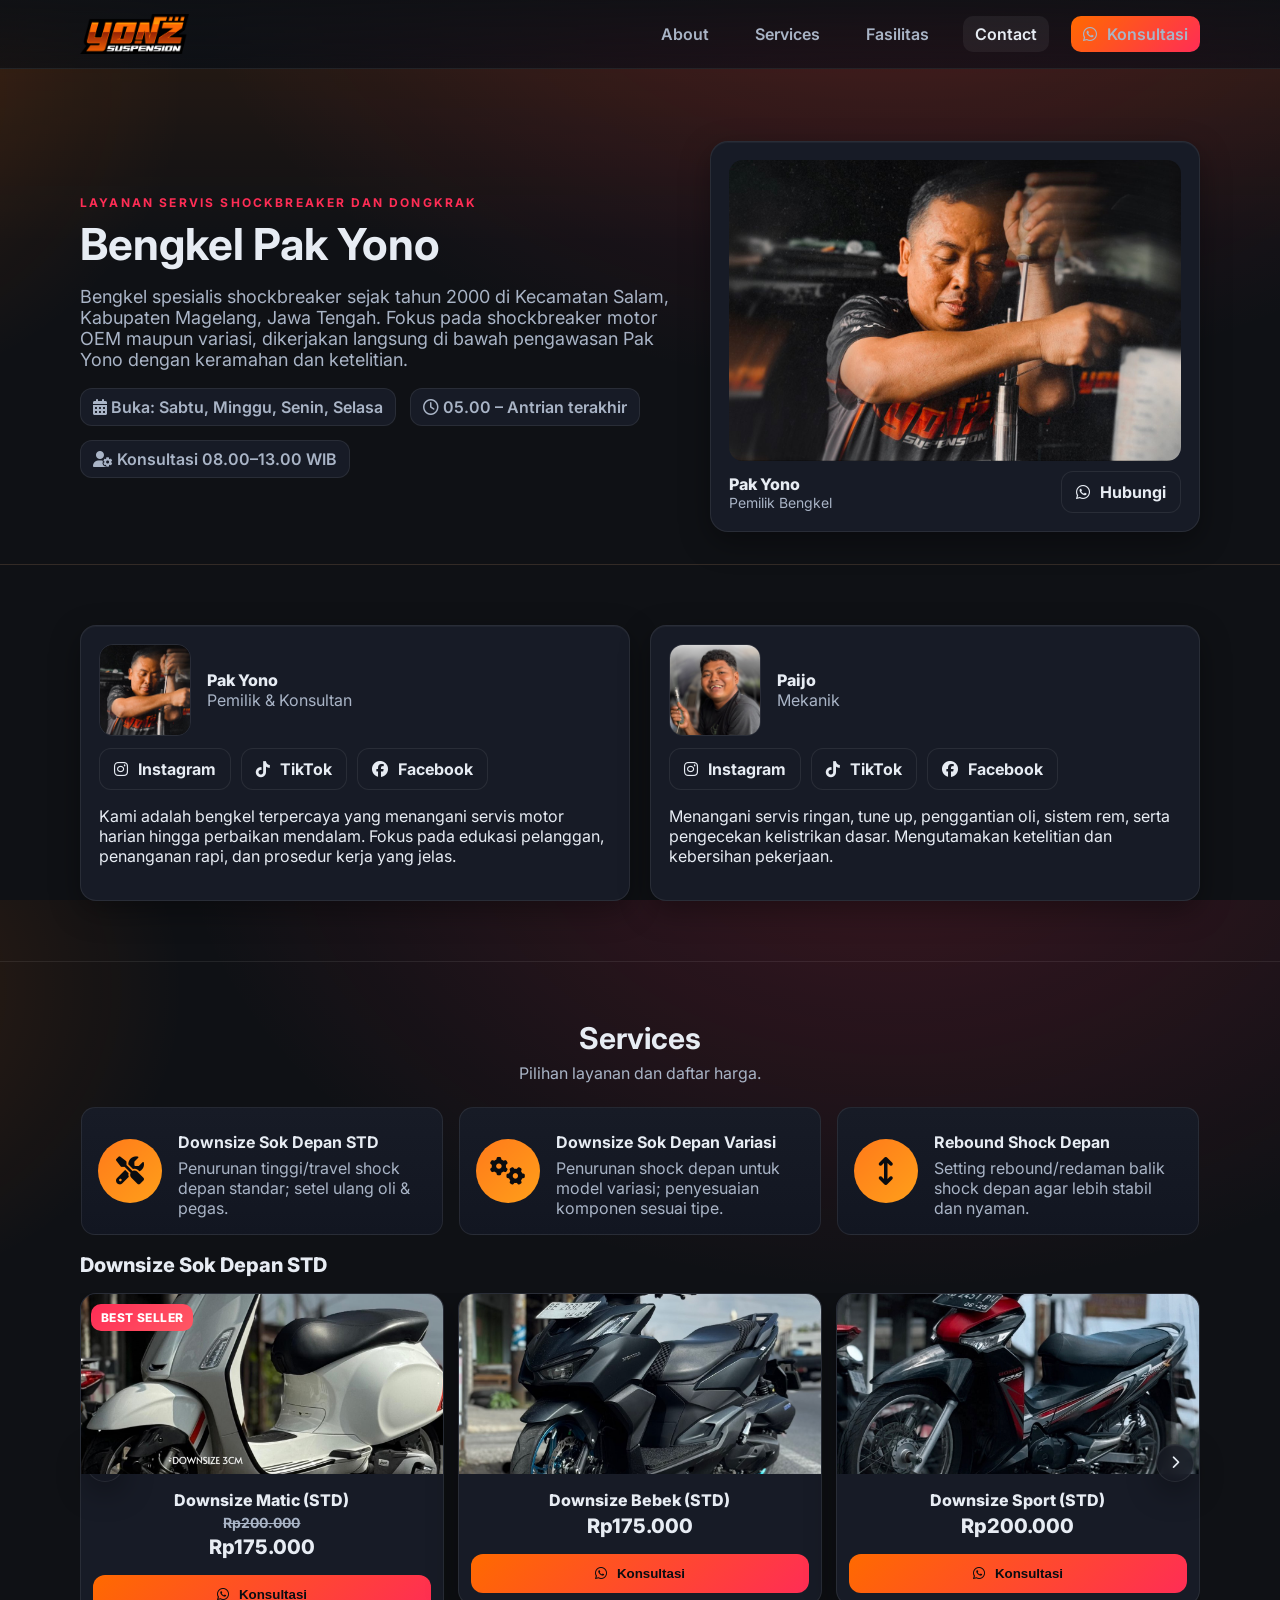
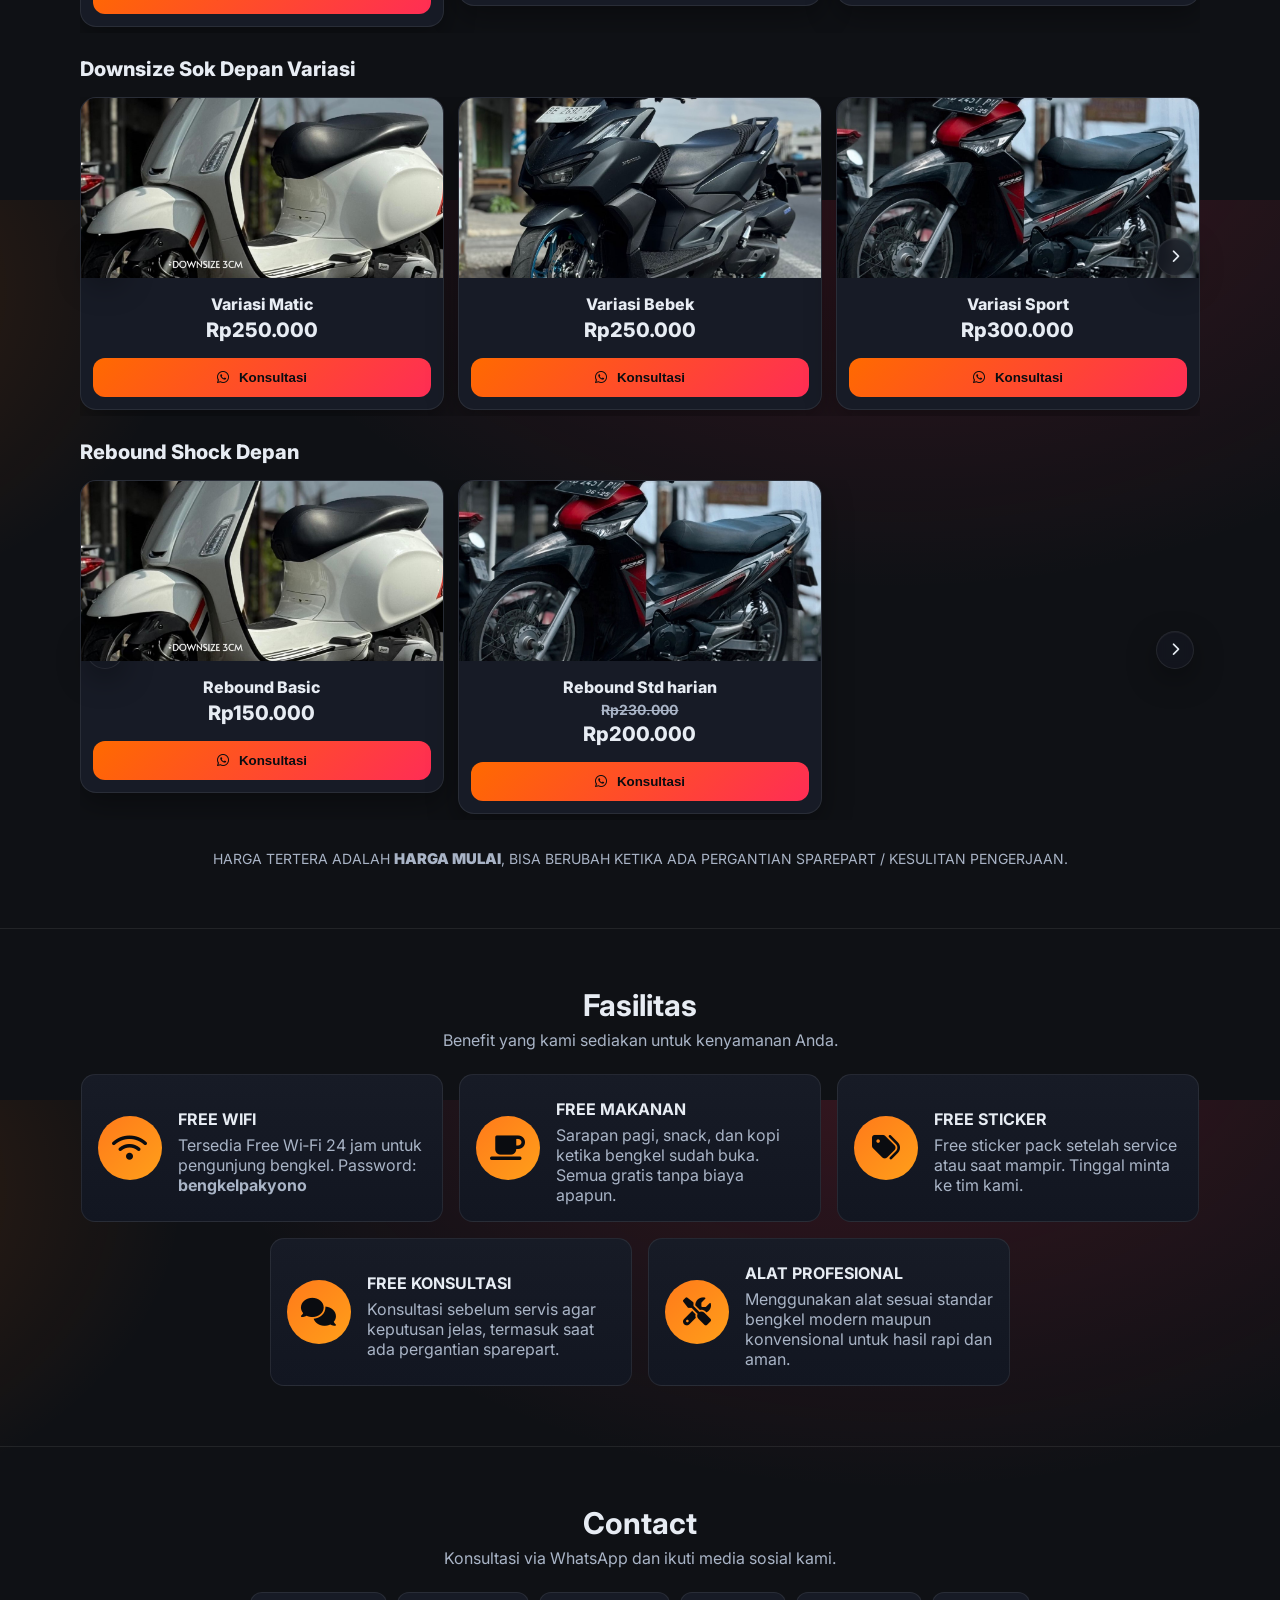
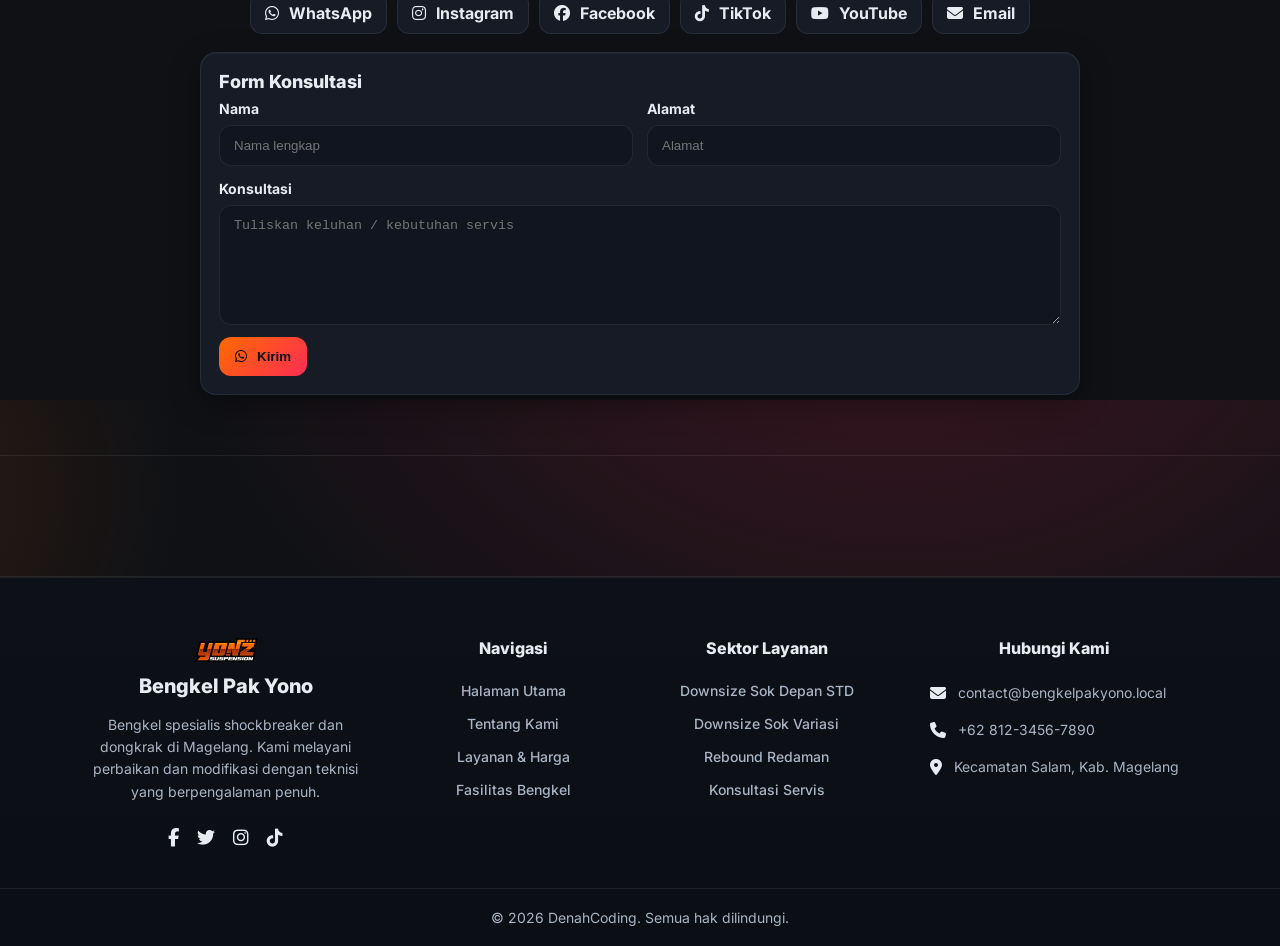
==== index.html @ f1f3970b "manajemen konten" ====
<!DOCTYPE html>
<html lang="id">

<head>
  <meta charset="utf-8">
  <meta name="viewport" content="width=device-width, initial-scale=1">
  <title>Bengkel Pak Yono</title>
  <link href="https://cdnjs.cloudflare.com/ajax/libs/font-awesome/6.5.0/css/all.min.css" rel="stylesheet">
  <link href="assets/css/styles.css" rel="stylesheet">
</head>

<body>
  <header>
    <div class="container nav">
      <div class="brand">
        <img src="assets/images/yons.png" alt="Yons">
      </div>
      <nav class="menu" id="menu">
        <a data-nav href="#about">About</a>
        <a data-nav href="#services">Services</a>
        <a data-nav href="#collection">Fasilitas</a>
        <a data-nav href="#contact">Contact</a>
        <a class="cta" href="https://wa.me/6281234567890?text=Halo%20Pak%20Yono%2C%20saya%20ingin%20konsultasi%20servis"
          target="_blank" rel="noopener">
          <i class="fa-brands fa-whatsapp"></i> Konsultasi
        </a>
      </nav>
      <button class="burger" id="burger" aria-label="Menu"><i class="fa-solid fa-bars"></i></button>
    </div>
  </header>

  <section class="hero">
    <div class="container hero-inner">
      <div>
        <div class="eyebrow">Layanan Servis Shockbreaker dan Dongkrak</div>
        <h1>Bengkel Pak Yono</h1>
        <p class="lead">Bengkel spesialis shockbreaker sejak tahun 2000 di Kecamatan Salam, Kabupaten Magelang, Jawa
          Tengah. Fokus pada shockbreaker motor OEM maupun variasi, dikerjakan langsung di bawah pengawasan Pak Yono
          dengan keramahan dan ketelitian.</p>
        <div class="badges">
          <div class="badge"><i class="fa-solid fa-calendar-days"></i> Buka: Sabtu, Minggu, Senin, Selasa</div>
          <div class="badge"><i class="fa-regular fa-clock"></i> 05.00 – Antrian terakhir</div>
          <div class="badge"><i class="fa-solid fa-user-gear"></i> Konsultasi 08.00–13.00 WIB</div>
        </div>
      </div>
      <div class="hero-card">
        <img src="assets/images/Pak%20yono.jpg" alt="Pemilik Bengkel: Pak Yono">
        <div style="display:flex;justify-content:space-between;align-items:center;margin-top:10px">
          <div>
            <div style="font-weight:800">Pak Yono</div>
            <div class="muted" style="font-size:14px">Pemilik Bengkel</div>
          </div>
          <a class="icon-btn"
            href="https://wa.me/6281234567890?text=Halo%20Pak%20Yono%2C%20saya%20ingin%20booking%20servis"
            target="_blank" rel="noopener">
            <i class="fa-brands fa-whatsapp"></i> Hubungi
          </a>
        </div>
      </div>
    </div>
  </section>

  <section id="about">
    <div class="container">
      <div class="grid grid-2">
        <div class="card">
          <div class="media" style="margin-bottom:12px">
            <img src="assets/images/Pak%20yono.jpg" alt="Pemilik Bengkel Pak Yono">
            <div>
              <div style="font-weight:800">Pak Yono</div>
              <div class="muted">Pemilik & Konsultan</div>
            </div>
          </div>
          <div class="contacts" style="margin-bottom:10px">
            <a class="icon-btn" href="#" target="_blank" rel="noopener"><i class="fa-brands fa-instagram"></i>
              Instagram</a>
            <a class="icon-btn" href="#" target="_blank" rel="noopener"><i class="fa-brands fa-tiktok"></i> TikTok</a>
            <a class="icon-btn" href="#" target="_blank" rel="noopener"><i class="fa-brands fa-facebook"></i>
              Facebook</a>
          </div>
          <p>Kami adalah bengkel terpercaya yang menangani servis motor harian hingga perbaikan mendalam. Fokus pada
            edukasi pelanggan, penanganan rapi, dan prosedur kerja yang jelas.</p>
        </div>
        <div class="card">
          <div class="media" style="margin-bottom:12px">
            <img src="assets/images/Paijo.jpg" alt="Mekanik Paijo">
            <div>
              <div style="font-weight:800">Paijo</div>
              <div class="muted">Mekanik</div>
            </div>
          </div>
          <div class="contacts" style="margin-bottom:10px">
            <a class="icon-btn" href="#" target="_blank" rel="noopener"><i class="fa-brands fa-instagram"></i>
              Instagram</a>
            <a class="icon-btn" href="#" target="_blank" rel="noopener"><i class="fa-brands fa-tiktok"></i> TikTok</a>
            <a class="icon-btn" href="#" target="_blank" rel="noopener"><i class="fa-brands fa-facebook"></i>
              Facebook</a>
          </div>
          <p>Menangani servis ringan, tune up, penggantian oli, sistem rem, serta pengecekan kelistrikan dasar.
            Mengutamakan ketelitian dan kebersihan pekerjaan.</p>
        </div>
      </div>
    </div>
  </section>

  <section id="services">
    <div class="container">
      <h1 class="section-title">Services</h1>
      <p class="section-sub">Pilihan layanan dan daftar harga.</p>
      <div class="service-grid">
        <div class="service">
          <div class="facility-icon"><i class="fa-solid fa-screwdriver-wrench"></i></div>
          <div class="service-copy">
            <h4>Downsize Sok Depan STD</h4>
            <p>Penurunan tinggi/travel shock depan standar; setel ulang oli & pegas.</p>
          </div>
        </div>
        <div class="service">
          <div class="facility-icon"><i class="fa-solid fa-gears"></i></div>
          <div class="service-copy">
            <h4>Downsize Sok Depan Variasi</h4>
            <p>Penurunan shock depan untuk model variasi; penyesuaian komponen sesuai tipe.</p>
          </div>
        </div>
        <div class="service">
          <div class="facility-icon"><i class="fa-solid fa-arrows-up-down"></i></div>
          <div class="service-copy">
            <h4>Rebound Shock Depan</h4>
            <p>Setting rebound/redaman balik shock depan agar lebih stabil dan nyaman.</p>
          </div>
        </div>
      </div>
      <div class="price-groups">
        <div class="group">
          <div class="group-header">
            <div class="group-title">Downsize Sok Depan STD</div>
          </div>
          <div class="catalog-wrap">
            <button class="scroll-fab left" aria-label="Sebelumnya"><i class="fa-solid fa-chevron-left"></i></button>
            <div class="catalog-grid">
              <div class="catalog-card">
                <div class="catalog-media">
                  <span class="bs-badge">BEST SELLER</span>
                  <img src="assets/images/motor2.jpg" alt="Downsize Matic STD">
                </div>
                <div class="catalog-body">
                  <div class="catalog-title">Downsize Matic (STD)</div>
                  <div class="catalog-price-old">Rp200.000</div>
                  <div class="catalog-price">Rp175.000</div>
                </div>
                <div class="catalog-actions">
                  <button class="btn btn-primary consult-btn" data-service="Downsize Matic (STD)"
                    data-price="Rp175000"><i class="fa-brands fa-whatsapp"></i> Konsultasi</button>
                </div>
              </div>
              <div class="catalog-card">
                <div class="catalog-media">
                  <img src="assets/images/motor 1.jpg" alt="Downsize Bebek STD">
                </div>
                <div class="catalog-body">
                  <div class="catalog-title">Downsize Bebek (STD)</div>
                  <div class="catalog-price">Rp175.000</div>
                </div>
                <div class="catalog-actions">
                  <button class="btn btn-primary consult-btn" data-service="Downsize Bebek (STD)"
                    data-price="Rp175000"><i class="fa-brands fa-whatsapp"></i> Konsultasi</button>
                </div>
              </div>
              <div class="catalog-card">
                <div class="catalog-media">
                  <img src="assets/images/motor3.jpg" alt="Downsize Sport STD">
                </div>
                <div class="catalog-body">
                  <div class="catalog-title">Downsize Sport (STD)</div>
                  <div class="catalog-price">Rp200.000</div>
                </div>
                <div class="catalog-actions">
                  <button class="btn btn-primary consult-btn" data-service="Downsize Sport (STD)"
                    data-price="Rp200000"><i class="fa-brands fa-whatsapp"></i> Konsultasi</button>
                </div>
              </div>
            </div>
            <button class="scroll-fab right" aria-label="Berikutnya"><i class="fa-solid fa-chevron-right"></i></button>
          </div>
        </div>
        <div class="group">
          <div class="group-header">
            <div class="group-title">Downsize Sok Depan Variasi</div>
          </div>
          <div class="catalog-wrap">
            <button class="scroll-fab left" aria-label="Sebelumnya"><i class="fa-solid fa-chevron-left"></i></button>
            <div class="catalog-grid">
              <div class="catalog-card">
                <div class="catalog-media">
                  <img src="assets/images/motor2.jpg" alt="Downsize Variasi Matic">
                </div>
                <div class="catalog-body">
                  <div class="catalog-title">Variasi Matic</div>
                  <div class="catalog-price">Rp250.000</div>
                </div>
                <div class="catalog-actions">
                  <button class="btn btn-primary consult-btn" data-service="Downsize Variasi Matic"
                    data-price="Rp250000"><i class="fa-brands fa-whatsapp"></i> Konsultasi</button>
                </div>
              </div>
              <div class="catalog-card">
                <div class="catalog-media">
                  <img src="assets/images/motor 1.jpg" alt="Downsize Variasi Bebek">
                </div>
                <div class="catalog-body">
                  <div class="catalog-title">Variasi Bebek</div>
                  <div class="catalog-price">Rp250.000</div>
                </div>
                <div class="catalog-actions">
                  <button class="btn btn-primary consult-btn" data-service="Downsize Variasi Bebek"
                    data-price="Rp250000"><i class="fa-brands fa-whatsapp"></i> Konsultasi</button>
                </div>
              </div>
              <div class="catalog-card">
                <div class="catalog-media">
                  <img src="assets/images/motor3.jpg" alt="Downsize Variasi Sport">
                </div>
                <div class="catalog-body">
                  <div class="catalog-title">Variasi Sport</div>
                  <div class="catalog-price">Rp300.000</div>
                </div>
                <div class="catalog-actions">
                  <button class="btn btn-primary consult-btn" data-service="Downsize Variasi Sport"
                    data-price="Rp300000"><i class="fa-brands fa-whatsapp"></i> Konsultasi</button>
                </div>
              </div>
            </div>
            <button class="scroll-fab right" aria-label="Berikutnya"><i class="fa-solid fa-chevron-right"></i></button>
          </div>
        </div>
        <div class="group">
          <div class="group-header">
            <div class="group-title">Rebound Shock Depan</div>
          </div>
          <div class="catalog-wrap">
            <button class="scroll-fab left" aria-label="Sebelumnya"><i class="fa-solid fa-chevron-left"></i></button>
            <div class="catalog-grid">
              <div class="catalog-card">
                <div class="catalog-media">
                  <img src="assets/images/motor2.jpg" alt="Rebound Basic">
                </div>
                <div class="catalog-body">
                  <div class="catalog-title">Rebound Basic</div>
                  <div class="catalog-price">Rp150.000</div>
                </div>
                <div class="catalog-actions">
                  <button class="btn btn-primary consult-btn" data-service="Rebound Basic" data-price="Rp150000"><i
                      class="fa-brands fa-whatsapp"></i> Konsultasi</button>
                </div>
              </div>
              <div class="catalog-card">
                <div class="catalog-media">
                  <img src="assets/images/motor3.jpg" alt="Rebound Adjustable">
                </div>
                <div class="catalog-body">
                  <div class="catalog-title">Rebound Std harian</div>
                  <div class="catalog-price-old">Rp230.000</div>
                  <div class="catalog-price">Rp200.000</div>
                </div>
                <div class="catalog-actions">
                  <button class="btn btn-primary consult-btn" data-service="Rebound Adjustable" data-price="Rp200000"><i
                      class="fa-brands fa-whatsapp"></i> Konsultasi</button>
                </div>
              </div>
            </div>
            <button class="scroll-fab right" aria-label="Berikutnya"><i class="fa-solid fa-chevron-right"></i></button>
          </div>
        </div>
        <div class="price-disclaimer muted">HARGA TERTERA ADALAH <span class="hl">HARGA MULAI</span>, BISA BERUBAH
          KETIKA ADA PERGANTIAN SPAREPART / KESULITAN PENGERJAAN.</div>
      </div>
    </div>
  </section>
  <section id="collection">
    <div class="container">
      <h1 class="section-title">Fasilitas</h1>
      <p class="section-sub">Benefit yang kami sediakan untuk kenyamanan Anda.</p>
      <div class="service-grid">
        <div class="service">
          <div class="facility-icon"><i class="fa-solid fa-wifi"></i></div>
          <div class="service-copy">
            <h4>FREE WIFI</h4>
            <p>Tersedia Free Wi‑Fi 24 jam untuk pengunjung bengkel. Password: <strong>bengkelpakyono</strong></p>
          </div>
        </div>
        <div class="service">
          <div class="facility-icon"><i class="fa-solid fa-mug-saucer"></i></div>
          <div class="service-copy">
            <h4>FREE MAKANAN</h4>
            <p>Sarapan pagi, snack, dan kopi ketika bengkel sudah buka. Semua gratis tanpa biaya apapun.</p>
          </div>
        </div>
        <div class="service">
          <div class="facility-icon"><i class="fa-solid fa-tags"></i></div>
          <div class="service-copy">
            <h4>FREE STICKER</h4>
            <p>Free sticker pack setelah service atau saat mampir. Tinggal minta ke tim kami.</p>
          </div>
        </div>
        <div class="service">
          <div class="facility-icon"><i class="fa-solid fa-comments"></i></div>
          <div class="service-copy">
            <h4>FREE KONSULTASI</h4>
            <p>Konsultasi sebelum servis agar keputusan jelas, termasuk saat ada pergantian sparepart.</p>
          </div>
        </div>
        <div class="service">
          <div class="facility-icon"><i class="fa-solid fa-screwdriver-wrench"></i></div>
          <div class="service-copy">
            <h4>ALAT PROFESIONAL</h4>
            <p>Menggunakan alat sesuai standar bengkel modern maupun konvensional untuk hasil rapi dan aman.</p>
          </div>
        </div>
      </div>
    </div>
  </section>
  <section id="contact">
    <div class="container">
      <h1 class="section-title">Contact</h1>
      <p class="section-sub">Konsultasi via WhatsApp dan ikuti media sosial kami.</p>
      <div class="contacts" style="margin-top:10px">
        <a class="icon-btn" href="https://wa.me/6281234567890?text=Halo%20Pak%20Yono%2C%20saya%20ingin%20konsultasi"
          target="_blank" rel="noopener"><i class="fa-brands fa-whatsapp"></i> WhatsApp</a>
        <a class="icon-btn" href="#" target="_blank" rel="noopener"><i class="fa-brands fa-instagram"></i> Instagram</a>
        <a class="icon-btn" href="#" target="_blank" rel="noopener"><i class="fa-brands fa-facebook"></i> Facebook</a>
        <a class="icon-btn" href="#" target="_blank" rel="noopener"><i class="fa-brands fa-tiktok"></i> TikTok</a>
        <a class="icon-btn" href="#" target="_blank" rel="noopener"><i class="fa-brands fa-youtube"></i> YouTube</a>
        <a class="icon-btn" href="mailto:contact@bengkelpakyono.local"><i class="fa-solid fa-envelope"></i> Email</a>
      </div>
      <div class="form-card">
        <div style="font-weight:800;font-size:18px;margin-bottom:8px">Form Konsultasi</div>
        <form id="consultForm">
          <div class="fields">
            <div class="field">
              <label for="nama">Nama</label>
              <input id="nama" name="nama" type="text" placeholder="Nama lengkap" required>
            </div>
            <div class="field">
              <label for="alamat">Alamat</label>
              <input id="alamat" name="alamat" type="text" placeholder="Alamat" required>
            </div>
            <div class="field field-full">
              <label for="konsultasi">Konsultasi</label>
              <textarea id="konsultasi" name="konsultasi" placeholder="Tuliskan keluhan / kebutuhan servis"
                required></textarea>
            </div>
          </div>
          <div class="actions">
            <button type="submit" class="btn btn-primary"><i class="fa-brands fa-whatsapp"></i> Kirim</button>
          </div>
        </form>
      </div>
    </div>
  </section>

  <section id="location">
    <div class="container">
    </div>
  </section>

  <footer class="site-footer">
    <div class="container footer-grid">
      <div class="footer-col-center">
        <div class="footer-brand-center">
          <img src="assets/images/yons.png" alt="Yons">
          <div>Bengkel Pak Yono</div>
        </div>
        <p class="footer-desc-center">Bengkel spesialis shockbreaker dan dongkrak di Magelang. Kami melayani perbaikan
          dan modifikasi dengan teknisi yang berpengalaman penuh.</p>
        <div class="footer-socials-center">
          <a href="#" target="_blank" rel="noopener" aria-label="Facebook"><i class="fa-brands fa-facebook-f"></i></a>
          <a href="#" target="_blank" rel="noopener" aria-label="Twitter"><i class="fa-brands fa-twitter"></i></a>
          <a href="#" target="_blank" rel="noopener" aria-label="Instagram"><i class="fa-brands fa-instagram"></i></a>
          <a href="#" target="_blank" rel="noopener" aria-label="TikTok"><i class="fa-brands fa-tiktok"></i></a>
        </div>
      </div>
      <div class="footer-col-center">
        <h4 class="footer-title-center">Navigasi</h4>
        <div class="footer-links-col">
          <a href="#">Halaman Utama</a>
          <a href="#about">Tentang Kami</a>
          <a href="#services">Layanan & Harga</a>
          <a href="#collection">Fasilitas Bengkel</a>
        </div>
      </div>
      <div class="footer-col-center">
        <h4 class="footer-title-center">Sektor Layanan</h4>
        <div class="footer-links-col">
          <a href="#services">Downsize Sok Depan STD</a>
          <a href="#services">Downsize Sok Variasi</a>
          <a href="#services">Rebound Redaman</a>
          <a href="#contact">Konsultasi Servis</a>
        </div>
      </div>
      <div class="footer-col-center">
        <h4 class="footer-title-center">Hubungi Kami</h4>
        <ul class="footer-contact-list">
          <li><i class="fa-solid fa-envelope"></i> <span>contact@bengkelpakyono.local</span></li>
          <li><i class="fa-solid fa-phone"></i> <span>+62 812-3456-7890</span></li>
          <li><i class="fa-solid fa-location-dot"></i> <span>Kecamatan Salam, Kab. Magelang</span></li>
        </ul>
      </div>
    </div>
    <div class="footer-bottom">
      <div class="container">
        <div>© <span id="year"></span> DenahCoding. Semua hak dilindungi.</div>
      </div>
    </div>
  </footer>
  <script src="assets/js/main.js" defer></script>
</body>

</html>
---- assets/css/styles.css ----
@import url("https://fonts.googleapis.com/css2?family=Inter:wght@400;500;600;700;800&display=swap");

:root {
  --bg: #0f1115;
  --bg-soft: #141822;
  --card: #171b26;
  --text: #e7ecf3;
  --muted: #a9b4c6;
  --brand: #ff6a00;
  --brand-2: #ff2d55;
  --border: rgba(255, 255, 255, .08);
  --shadow: 0 10px 30px rgba(0, 0, 0, .35), inset 0 1px 0 rgba(255, 255, 255, .04);
  --radius: 14px;
}

* {
  box-sizing: border-box
}

html,
body {
  height: 100%
}

html {
  scroll-behavior: smooth
}

body {
  margin: 0;
  font-family: Inter, system-ui, -apple-system, Segoe UI, Roboto, Arial, sans-serif;
  color: var(--text);
  background: radial-gradient(1200px 800px at 70% -10%, rgba(255, 45, 85, .18), transparent 60%),
    radial-gradient(800px 600px at -20% 10%, rgba(255, 106, 0, .18), transparent 55%),
    var(--bg);
  overflow-x: hidden
}

a {
  color: inherit;
  text-decoration: none
}

img {
  max-width: 100%;
  display: block
}

.container {
  width: min(1120px, 92%);
  margin-inline: auto
}

header {
  position: sticky;
  top: 0;
  z-index: 50;
  backdrop-filter: saturate(140%) blur(12px);
  background: linear-gradient(180deg, rgba(15, 17, 21, .9), rgba(15, 17, 21, .6));
  border-bottom: 1px solid var(--border);
}

.nav {
  display: flex;
  align-items: center;
  justify-content: space-between;
  padding: 14px 0
}

.brand {
  display: flex;
  gap: 10px;
  align-items: center;
  font-weight: 800;
  letter-spacing: .4px
}

.brand .logo {
  width: 40px;
  height: 40px;
  border-radius: 10px;
  background: linear-gradient(135deg, var(--brand), var(--brand-2));
  display: grid;
  place-items: center;
  color: #0a0c10;
  font-weight: 900;
  box-shadow: var(--shadow)
}

.brand img {
  height: 40px;
  width: auto;
  display: block
}

.menu {
  display: flex;
  gap: 22px;
  align-items: center
}

.menu a {
  padding: 8px 12px;
  border-radius: 10px;
  color: var(--muted);
  font-weight: 600
}

.menu a.active,
.menu a:hover {
  color: var(--text);
  background: rgba(255, 255, 255, .06)
}

.menu a {
  transition: background .2s ease, color .2s ease, transform .2s ease
}

.menu a:hover {
  transform: translateY(-1px)
}

.cta {
  display: inline-flex;
  align-items: center;
  gap: 10px;
  background: linear-gradient(135deg, var(--brand), var(--brand-2));
  padding: 10px 14px;
  border-radius: 12px;
  color: #0a0c10;
  font-weight: 800
}

.cta {
  transition: transform .2s ease, box-shadow .2s ease
}

.cta:hover {
  transform: translateY(-1px)
}

.burger {
  display: none;
  color: var(--text);
  font-size: 22px;
  width: 40px;
  height: 40px;
  border-radius: 12px;
  border: 1px solid var(--border);
  background: var(--card);
  display: none;
  /* hidden by default, shown on mobile */
  align-items: center;
  justify-content: center
}

.hero {
  padding: 72px 0 32px;
  border-bottom: 1px solid var(--border);
  background: linear-gradient(180deg, rgba(255, 106, 0, .08), transparent 35%)
}

.hero-inner {
  display: grid;
  grid-template-columns: 1.1fr .9fr;
  gap: 32px;
  align-items: center
}

.eyebrow {
  color: var(--brand-2);
  font-weight: 700;
  letter-spacing: .18em;
  text-transform: uppercase;
  font-size: 12px
}

h1 {
  margin: 10px 0 14px;
  font-size: 44px;
  line-height: 1.1
}

.lead {
  color: var(--muted);
  font-size: 18px
}

.badges {
  display: flex;
  gap: 14px;
  flex-wrap: wrap;
  margin-top: 16px
}

.badge {
  padding: 8px 12px;
  border: 1px solid var(--border);
  background: var(--card);
  border-radius: 12px;
  color: var(--muted);
  font-weight: 600
}

.hero-card {
  background: var(--card);
  border: 1px solid var(--border);
  border-radius: 18px;
  padding: 18px;
  box-shadow: var(--shadow)
}

.hero-card img {
  border-radius: 14px
}

section {
  padding: 60px 0;
  border-bottom: 1px solid var(--border)
}

.section-title {
  font-size: 30px;
  margin: 0 0 8px
}

.section-sub {
  color: var(--muted);
  margin: 0 0 24px
}

.grid {
  display: grid;
  gap: 20px
}

.grid-2 {
  grid-template-columns: 1fr 1fr
}

.card {
  background: var(--card);
  border: 1px solid var(--border);
  border-radius: 16px;
  padding: 18px;
  box-shadow: var(--shadow)
}

.media {
  display: grid;
  grid-template-columns: 92px 1fr;
  gap: 16px;
  align-items: center
}

.media img {
  width: 92px;
  height: 92px;
  object-fit: cover;
  border-radius: 14px;
  border: 1px solid var(--border)
}

.price-list {
  width: 100%;
  border-collapse: collapse;
  border: 1px solid var(--border);
  border-radius: 12px;
  overflow: hidden
}

.price-list th,
.price-list td {
  padding: 12px 14px;
  border-bottom: 1px solid var(--border)
}

.price-list th {
  background: #1b2130;
  text-align: left;
  color: var(--muted);
  font-weight: 700
}

.price-list tr:hover td {
  background: #151a25
}

.service-grid {
  display: flex;
  flex-wrap: wrap;
  justify-content: center;
  gap: 16px
}

.service {
  width: calc(33.333% - 11px);
  padding: 16px;
  border-radius: 14px;
  border: 1px solid var(--border);
  background: linear-gradient(180deg, var(--card), #121621)
}

.service {
  transition: transform .2s ease, border-color .2s ease
}

.service:hover {
  transform: translateY(-2px);
  border-color: rgba(255, 255, 255, .16)
}

.service {
  display: flex;
  align-items: center;
  justify-content: center;
  gap: 16px
}

.service h4 {
  margin: 8px 0 6px
}

.service p {
  margin: 0;
  color: var(--muted)
}

.yt-grid {
  display: grid;
  grid-template-columns: repeat(3, 1fr);
  gap: 16px
}

.yt {
  display: flex;
  flex-direction: column;
  gap: 10px;
  padding: 14px;
  border: 1px solid var(--border);
  border-radius: 14px;
  background: var(--card)
}

.yt .thumb {
  aspect-ratio: 16/9;
  border-radius: 10px;
  background: #111a22 center/cover no-repeat;
  border: 1px solid var(--border)
}

.yt a {
  color: var(--brand-2);
  font-weight: 700
}

.contacts {
  display: flex;
  flex-wrap: wrap;
  gap: 10px
}

.icon-btn {
  display: inline-flex;
  align-items: center;
  gap: 10px;
  padding: 10px 14px;
  border: 1px solid var(--border);
  border-radius: 12px;
  background: var(--card);
  color: var(--text);
  font-weight: 700
}

.icon-btn:hover {
  background: #151b25
}

.btn,
.icon-btn {
  transition: transform .2s ease, box-shadow .2s ease
}

.btn:hover,
.icon-btn:hover {
  transform: translateY(-1px)
}

.facility-icon {
  width: 64px;
  height: 64px;
  flex-shrink: 0;
  border-radius: 50%;
  display: grid;
  place-items: center;
  font-size: 28px;
  background: linear-gradient(135deg, #ff7a1a, #ff9f1a);
  color: #0a0c10
}

/* Section centering */
#services .section-title,
#services .section-sub,
#collection .section-title,
#collection .section-sub,
#contact .section-title,
#contact .section-sub {
  text-align: center
}

#contact .contacts {
  justify-content: center
}

#contact .form-card {
  max-width: 880px;
  margin-left: auto;
  margin-right: auto
}
.price-disclaimer{
  margin-top: 6px;
  text-align: center;
  font-size: 14px;
}
.price-disclaimer .hl{
  font-weight: 900;
  font-size: 1.06em;
}

/* Footer modern */
footer.site-footer {
  padding: 60px 0 20px;
  border-top: 1px solid var(--border);
  background: linear-gradient(180deg, #0d1016, #0b0e14)
}

.footer-grid {
  display: grid;
  grid-template-columns: 1.3fr 1fr 1fr 1.3fr;
  gap: 30px;
  align-items: flex-start
}

.footer-col-center {
  display: flex;
  flex-direction: column;
  align-items: center;
  text-align: center;
}

.footer-brand-center {
  display: flex;
  flex-direction: column;
  align-items: center;
  gap: 12px;
  font-weight: 800;
  font-size: 20px;
  margin-bottom: 16px;
  color: var(--text);
}

.footer-brand-center img {
  width: 64px;
  height: auto;
}

.footer-desc-center {
  font-size: 14px;
  color: var(--muted);
  margin: 0 0 24px;
  line-height: 1.6;
  max-width: 280px;
}

.footer-socials-center {
  display: flex;
  gap: 18px;
  justify-content: center;
}

.footer-socials-center a {
  color: var(--text);
  font-size: 18px;
  transition: color .2s;
}

.footer-socials-center a:hover {
  color: var(--brand);
}

.footer-title-center {
  font-size: 16px;
  font-weight: 800;
  margin: 0 0 24px;
  color: var(--text);
}

.footer-links-col {
  display: flex;
  flex-direction: column;
  gap: 16px;
}

.footer-links-col a {
  color: var(--muted);
  font-size: 14px;
  font-weight: 500;
  transition: color .2s;
}

.footer-links-col a:hover {
  color: var(--text);
}

.footer-contact-list {
  list-style: none;
  padding: 0;
  margin: 0;
  display: inline-flex;
  flex-direction: column;
  gap: 16px;
  text-align: left;
}

.footer-contact-list li {
  display: flex;
  align-items: flex-start;
  gap: 12px;
  color: var(--muted);
  font-size: 14px;
  line-height: 1.5;
}

.footer-contact-list i {
  margin-top: 3px;
  font-size: 16px;
  color: var(--text);
}

.footer-bottom {
  margin-top: 40px;
  padding-top: 20px;
  border-top: 1px solid var(--border);
  text-align: center;
  color: var(--muted);
  font-size: 14px;
}

@media (max-width: 900px) {
  .footer-grid {
    grid-template-columns: 1fr 1fr
  }
}

@media (max-width: 600px) {
  .footer-grid {
    grid-template-columns: 1fr
  }
}

footer {
  padding: 30px 0;
  color: var(--muted)
}

.muted {
  color: var(--muted)
}

.cta-row {
  display: flex;
  gap: 10px;
  margin-top: 16px;
  flex-wrap: wrap
}

.home-links {
  display: grid;
  grid-template-columns: repeat(2, minmax(0, 1fr));
  gap: 12px;
  margin-top: 14px
}

.home-links a {
  display: flex;
  align-items: center;
  gap: 10px;
  border: 1px solid var(--border);
  padding: 12px 14px;
  border-radius: 12px;
  background: var(--card)
}

@media (max-width: 900px) {
  .hero-inner {
    grid-template-columns: 1fr
  }

  .service {
    width: 100%
  }

  .yt-grid,
  .grid-2 {
    grid-template-columns: 1fr
  }

  .menu {
    display: none;
    position: absolute;
    top: 58px;
    left: 0;
    right: 0;
    padding: 12px 4vw;
    background: var(--bg-soft);
    border-bottom: 1px solid var(--border)
  }

  .menu.open {
    display: flex;
    flex-direction: column;
    gap: 8px
  }

  .menu.open a {
    padding: 12px;
    border-radius: 10px
  }

  .burger {
    display: flex
  }
}

.menu-open {
  overflow: hidden
}

#nav-backdrop {
  position: fixed;
  inset: 0;
  background: rgba(0, 0, 0, .35);
  backdrop-filter: blur(2px);
  display: none;
  z-index: 40
}

#nav-backdrop.show {
  display: block
}

.form-card {
  margin-top: 18px;
  background: var(--card);
  border: 1px solid var(--border);
  border-radius: 16px;
  padding: 18px;
  box-shadow: var(--shadow);
  max-width: 720px
}

.fields {
  display: grid;
  grid-template-columns: 1fr 1fr;
  gap: 14px
}

.field {
  display: flex;
  flex-direction: column;
  gap: 8px
}

.field-full {
  grid-column: 1/-1
}

.field label {
  font-weight: 700;
  color: var(--text);
  font-size: 14px
}

.field input,
.field textarea {
  background: #11151f;
  border: 1px solid var(--border);
  color: var(--text);
  border-radius: 12px;
  padding: 12px 14px;
  outline: none
}

.field textarea {
  min-height: 120px;
  resize: vertical
}

.actions {
  margin-top: 12px;
  display: flex;
  gap: 10px;
  flex-wrap: wrap
}

.btn {
  display: inline-flex;
  align-items: center;
  gap: 10px;
  padding: 12px 16px;
  border-radius: 12px;
  font-weight: 800;
  text-decoration: none
}

.btn-primary {
  background: linear-gradient(135deg, var(--brand), var(--brand-2));
  color: #0a0c10;
  border: none
}

.btn-secondary {
  background: var(--card);
  color: var(--text);
  border: 1px solid var(--border)
}

.price-groups {
  display: grid;
  gap: 24px;
  margin-top: 18px
}

.group-title {
  font-weight: 800;
  font-size: 20px;
  margin: 0 0 8px
}

.group-header {
  display: flex;
  align-items: center;
  justify-content: space-between;
  margin: 0 0 8px
}

.scroll-ctrls {
  display: flex;
  gap: 8px
}

.scroll-btn {
  width: 36px;
  height: 36px;
  display: grid;
  place-items: center;
  border-radius: 10px;
  border: 1px solid var(--border);
  background: var(--card);
  color: var(--text)
}

.scroll-btn:hover {
  background: #151b25
}

.catalog-wrap {
  position: relative
}

.catalog-wrap::before,
.catalog-wrap::after {
  content: "";
  position: absolute;
  top: 0;
  bottom: 0;
  width: 28px;
  pointer-events: none;
  transition: opacity .2s ease;
}

.catalog-wrap::before {
  left: 0;
  background: linear-gradient(90deg, var(--bg) 0%, rgba(0, 0, 0, 0) 100%);
  opacity: .8
}

.catalog-wrap::after {
  right: 0;
  background: linear-gradient(270deg, var(--bg) 0%, rgba(0, 0, 0, 0) 100%);
  opacity: .8
}

.catalog-wrap.at-start::before {
  opacity: 0
}

.catalog-wrap.at-end::after {
  opacity: 0
}

.scroll-fab {
  position: absolute;
  top: 50%;
  transform: translateY(-50%);
  width: 38px;
  height: 38px;
  border-radius: 50%;
  display: grid;
  place-items: center;
  border: 1px solid var(--border);
  background: rgba(20, 24, 34, .7);
  backdrop-filter: blur(6px);
  color: var(--text);
  box-shadow: var(--shadow);
  cursor: pointer
}

.scroll-fab.left {
  left: 6px
}

.scroll-fab.right {
  right: 6px
}

.scroll-fab[disabled] {
  display: none
}

.catalog-grid {
  --cg-gap: 14px;
  display: flex;
  gap: var(--cg-gap);
  align-items: stretch;
  overflow-x: auto;
  scroll-snap-type: x mandatory;
  padding-bottom: 6px;
  -webkit-overflow-scrolling: touch
}

.catalog-card {
  background: var(--card);
  border: 1px solid var(--border);
  border-radius: 16px;
  overflow: hidden;
  box-shadow: var(--shadow);
  height: 100%;
  display: flex;
  flex-direction: column;
  flex: 0 0 calc((100% - 2*var(--cg-gap))/3);
  scroll-snap-align: start
}

.catalog-card {
  transition: transform .2s ease, border-color .2s ease
}

.catalog-card:hover {
  transform: translateY(-2px);
  border-color: rgba(255, 255, 255, .16)
}

.catalog-media {
  position: relative
}

.catalog-media img {
  width: 100%;
  height: 180px;
  object-fit: cover;
  display: block
}

.bs-badge {
  position: absolute;
  top: 10px;
  left: 10px;
  background: linear-gradient(135deg, var(--brand-2), #ff5864);
  color: #fff;
  font-weight: 800;
  border-radius: 10px;
  padding: 6px 10px;
  font-size: 12px;
  letter-spacing: .4px
}

.catalog-body {
  padding: 12px;
  flex: 1;
  text-align: center
}

.catalog-title {
  font-weight: 800;
  margin: 4px 0
}

.catalog-price {
  font-size: 20px;
  font-weight: 800;
  margin: 4px 0
}

.catalog-price-old {
  font-size: 14px;
  font-weight: 700;
  color: var(--muted);
  text-decoration: line-through;
  margin-top: 4px
}

.catalog-actions {
  padding: 0 12px 12px;
  margin-top: auto
}

.catalog-actions .btn {
  width: 100%;
  justify-content: center
}

@media (max-width: 900px) {
  .catalog-grid {
    --cg-gap: 12px
  }

  .catalog-card {
    flex: 0 0 86%
  }
}

.map-card {
  margin-top: 16px
}

.map-embed {
  width: 100%;
  height: 420px;
  border: 0;
  border-radius: 12px
}
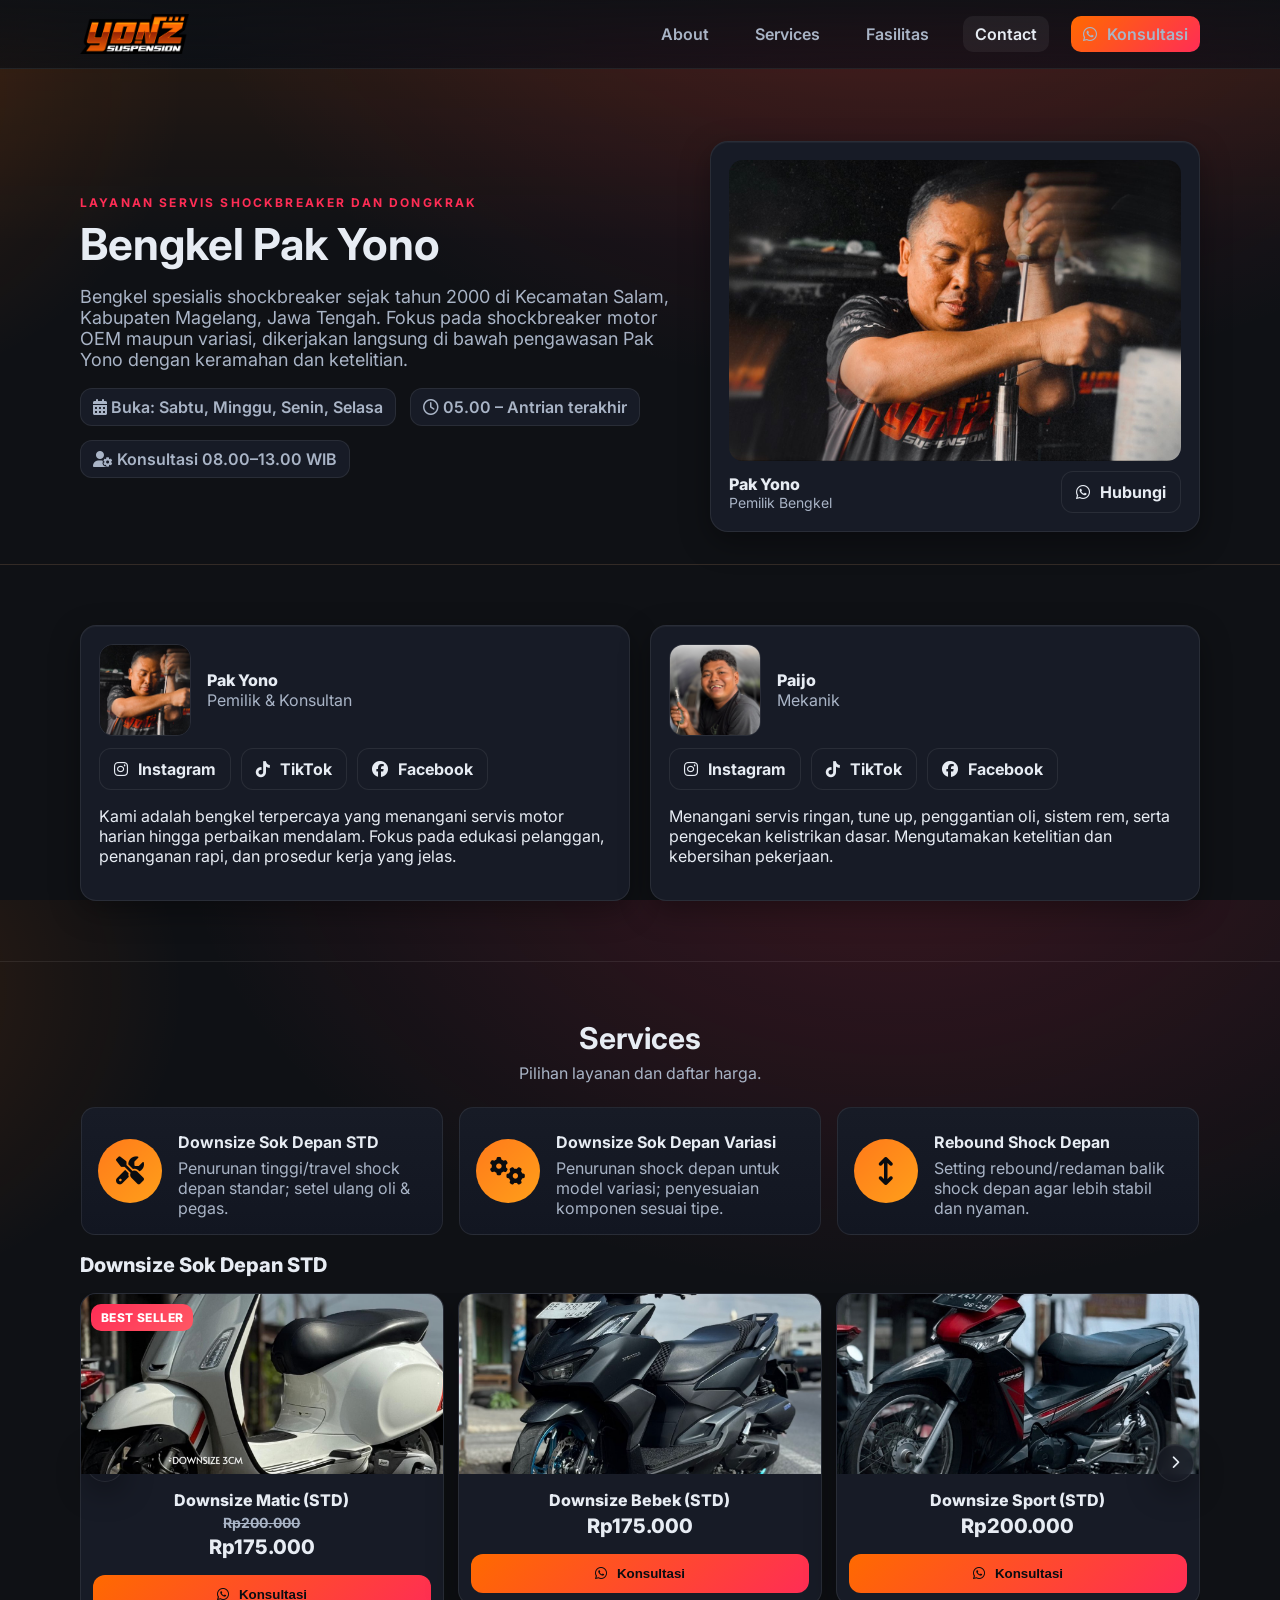
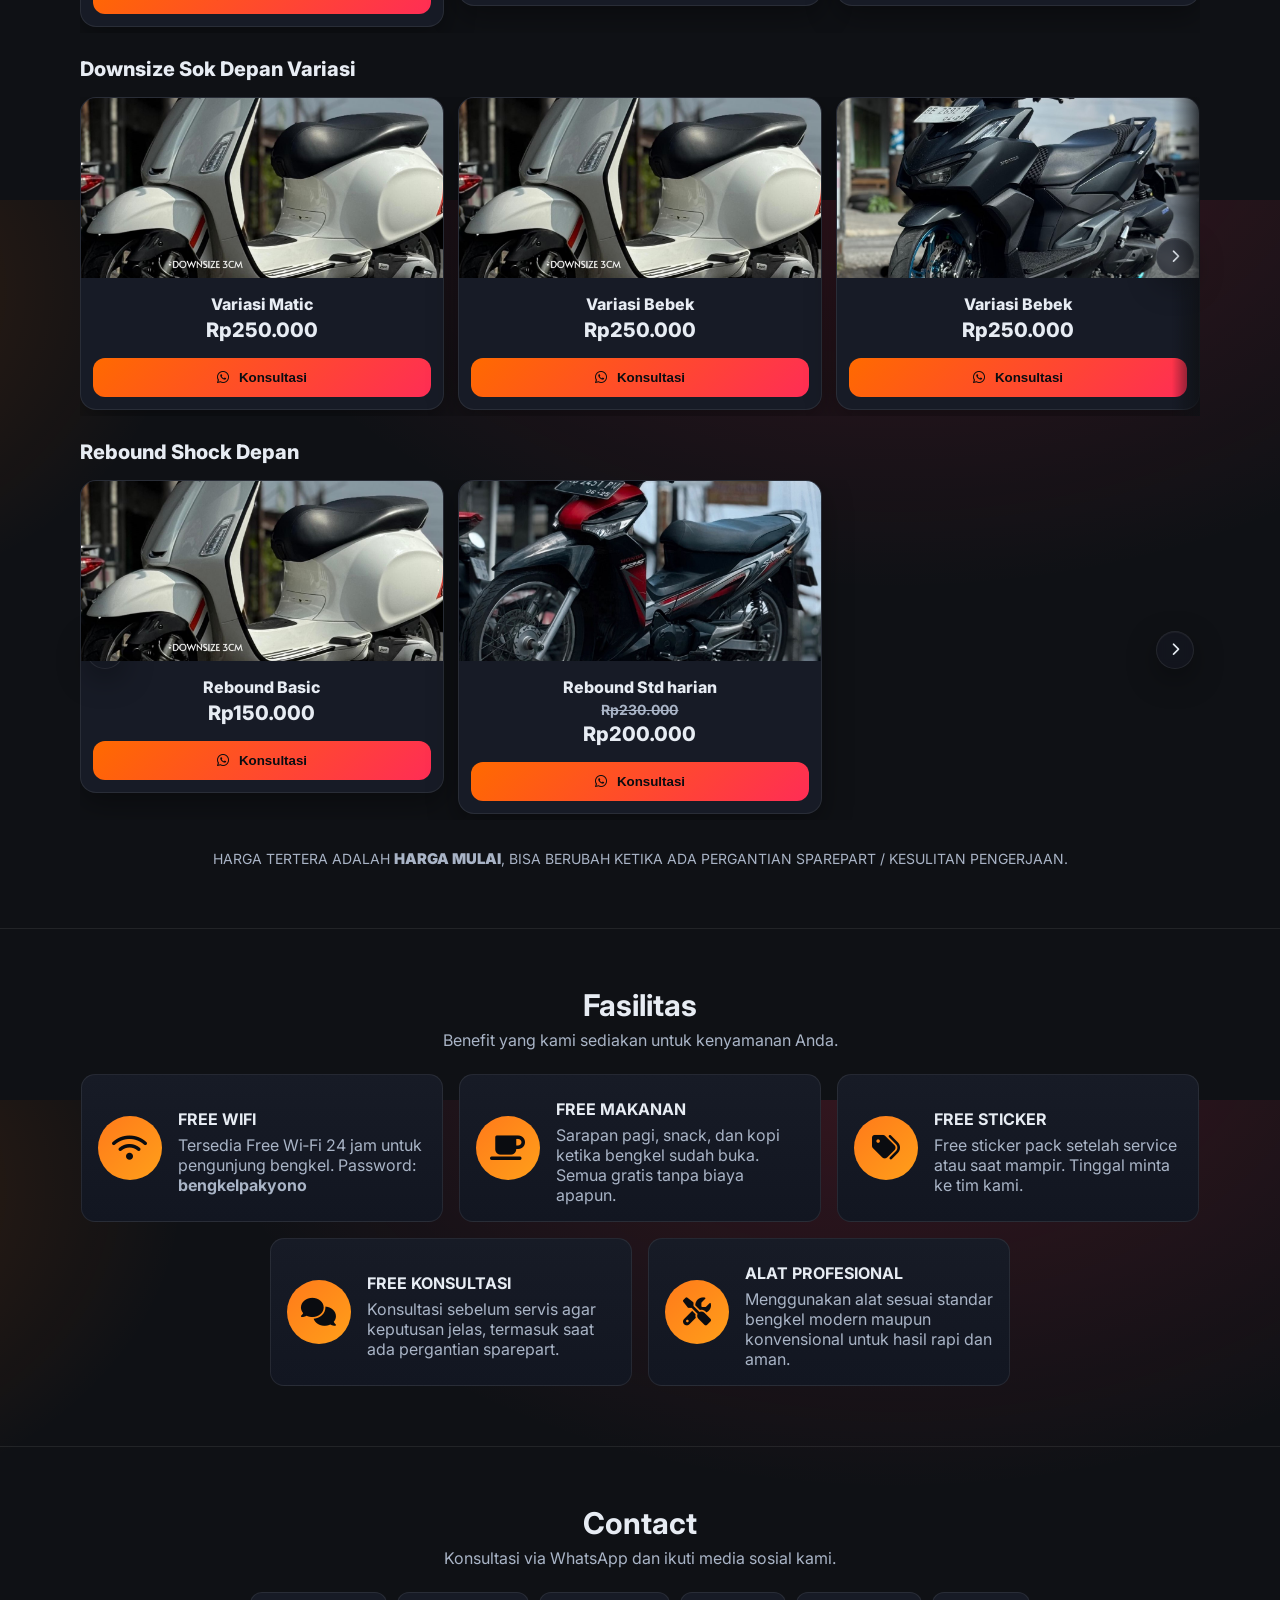
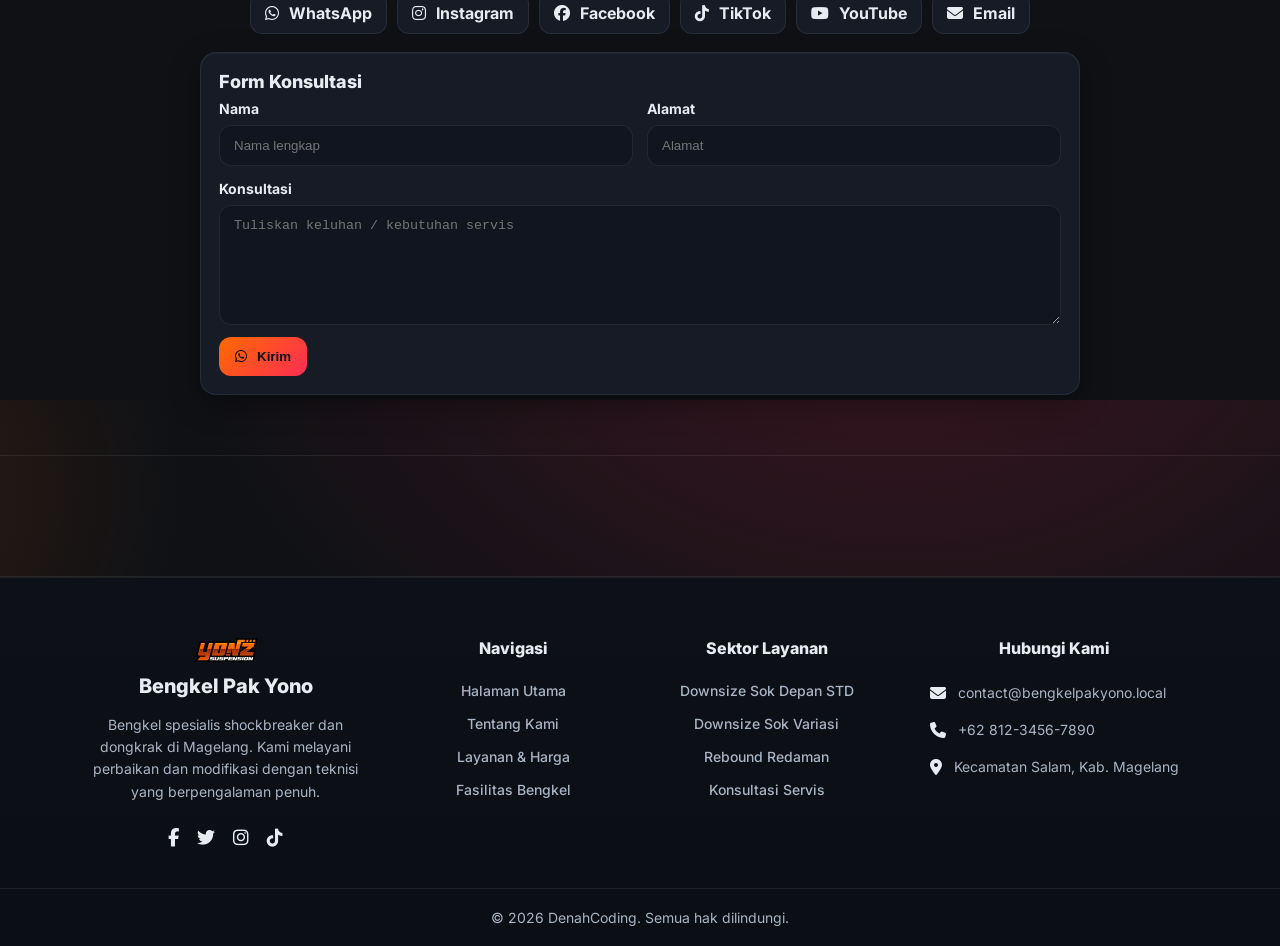
==== commit 74a43850: "fix card motor" ====
--- a/index.html
+++ b/index.html
@@ -205,6 +205,19 @@
               </div>
               <div class="catalog-card">
                 <div class="catalog-media">
+                  <img src="assets/images/motor2.jpg" alt="Downsize Variasi Bebek">
+                </div>
+                <div class="catalog-body">
+                  <div class="catalog-title">Variasi Bebek</div>
+                  <div class="catalog-price">Rp250.000</div>
+                </div>
+                <div class="catalog-actions">
+                  <button class="btn btn-primary consult-btn" data-service="Downsize Variasi Bebek"
+                    data-price="Rp250000"><i class="fa-brands fa-whatsapp"></i> Konsultasi</button>
+                </div>
+              </div>
+              <div class="catalog-card">
+                <div class="catalog-media">
                   <img src="assets/images/motor 1.jpg" alt="Downsize Variasi Bebek">
                 </div>
                 <div class="catalog-body">
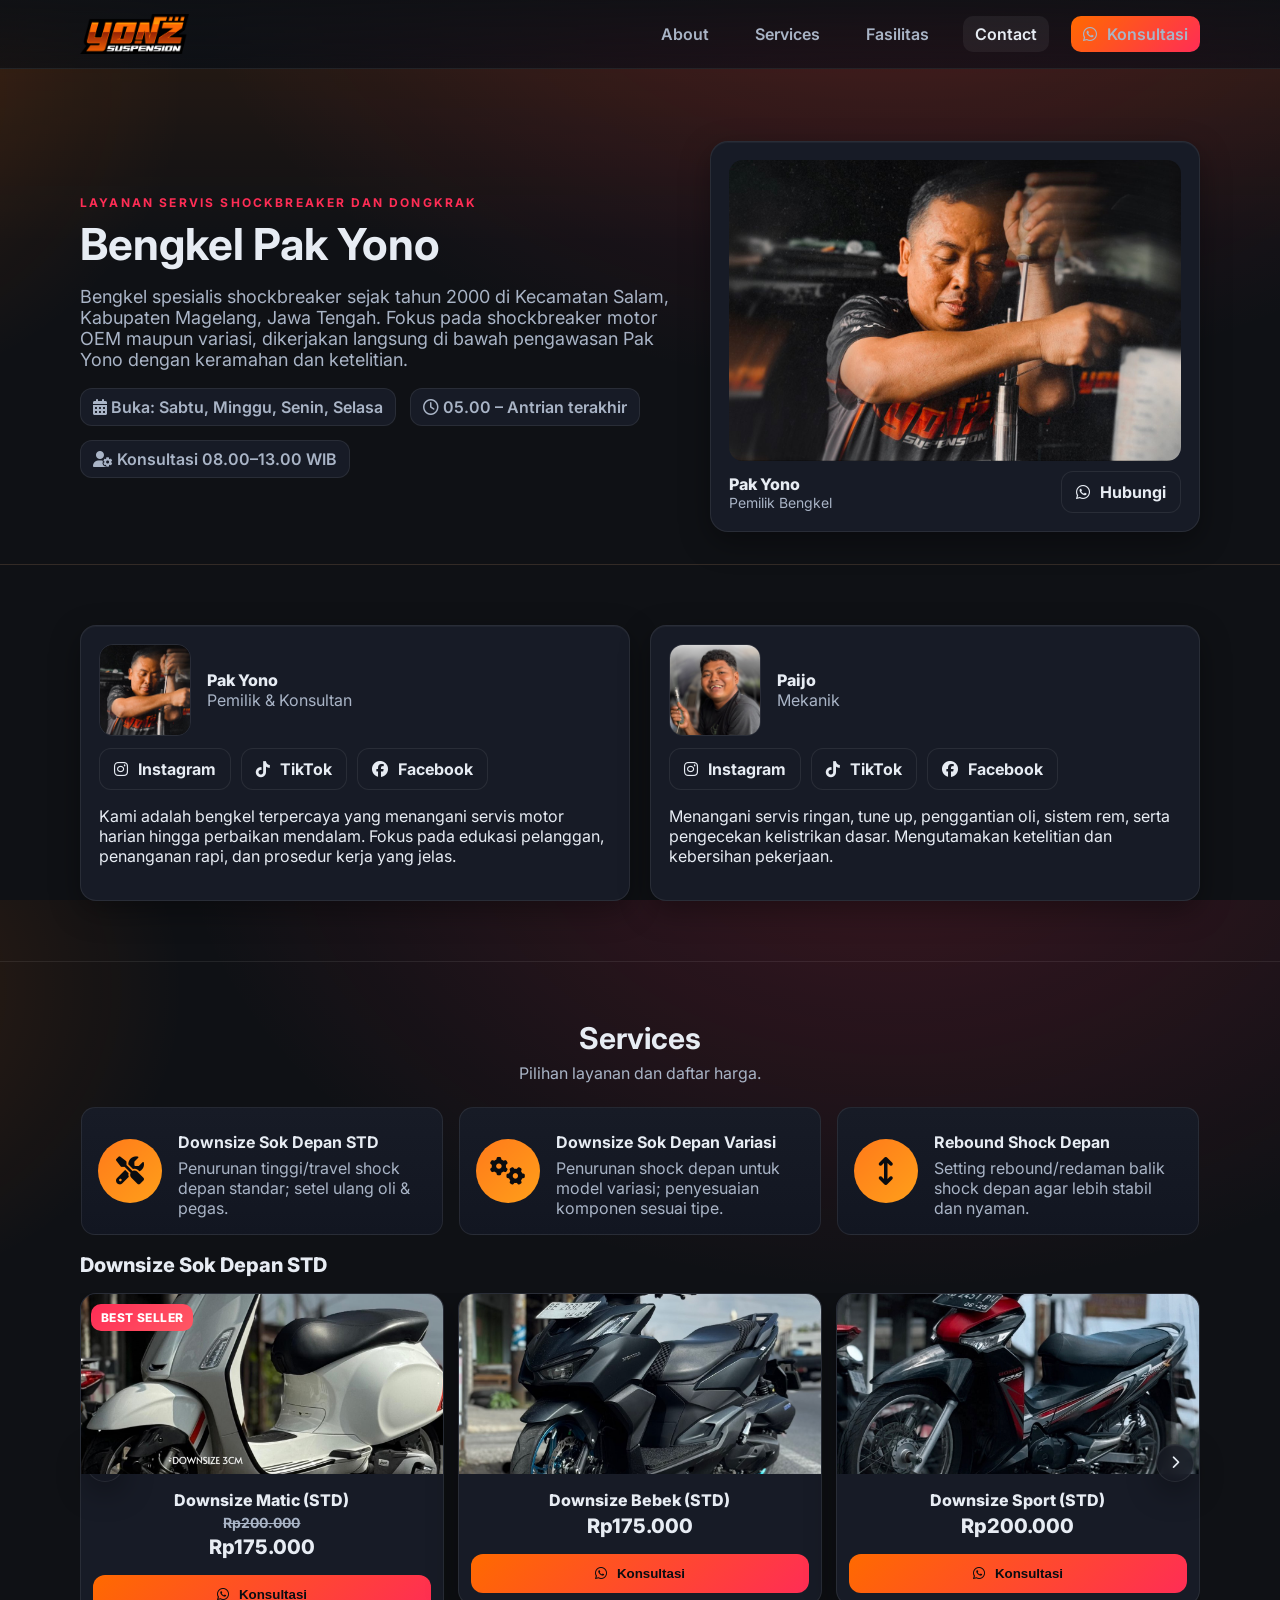
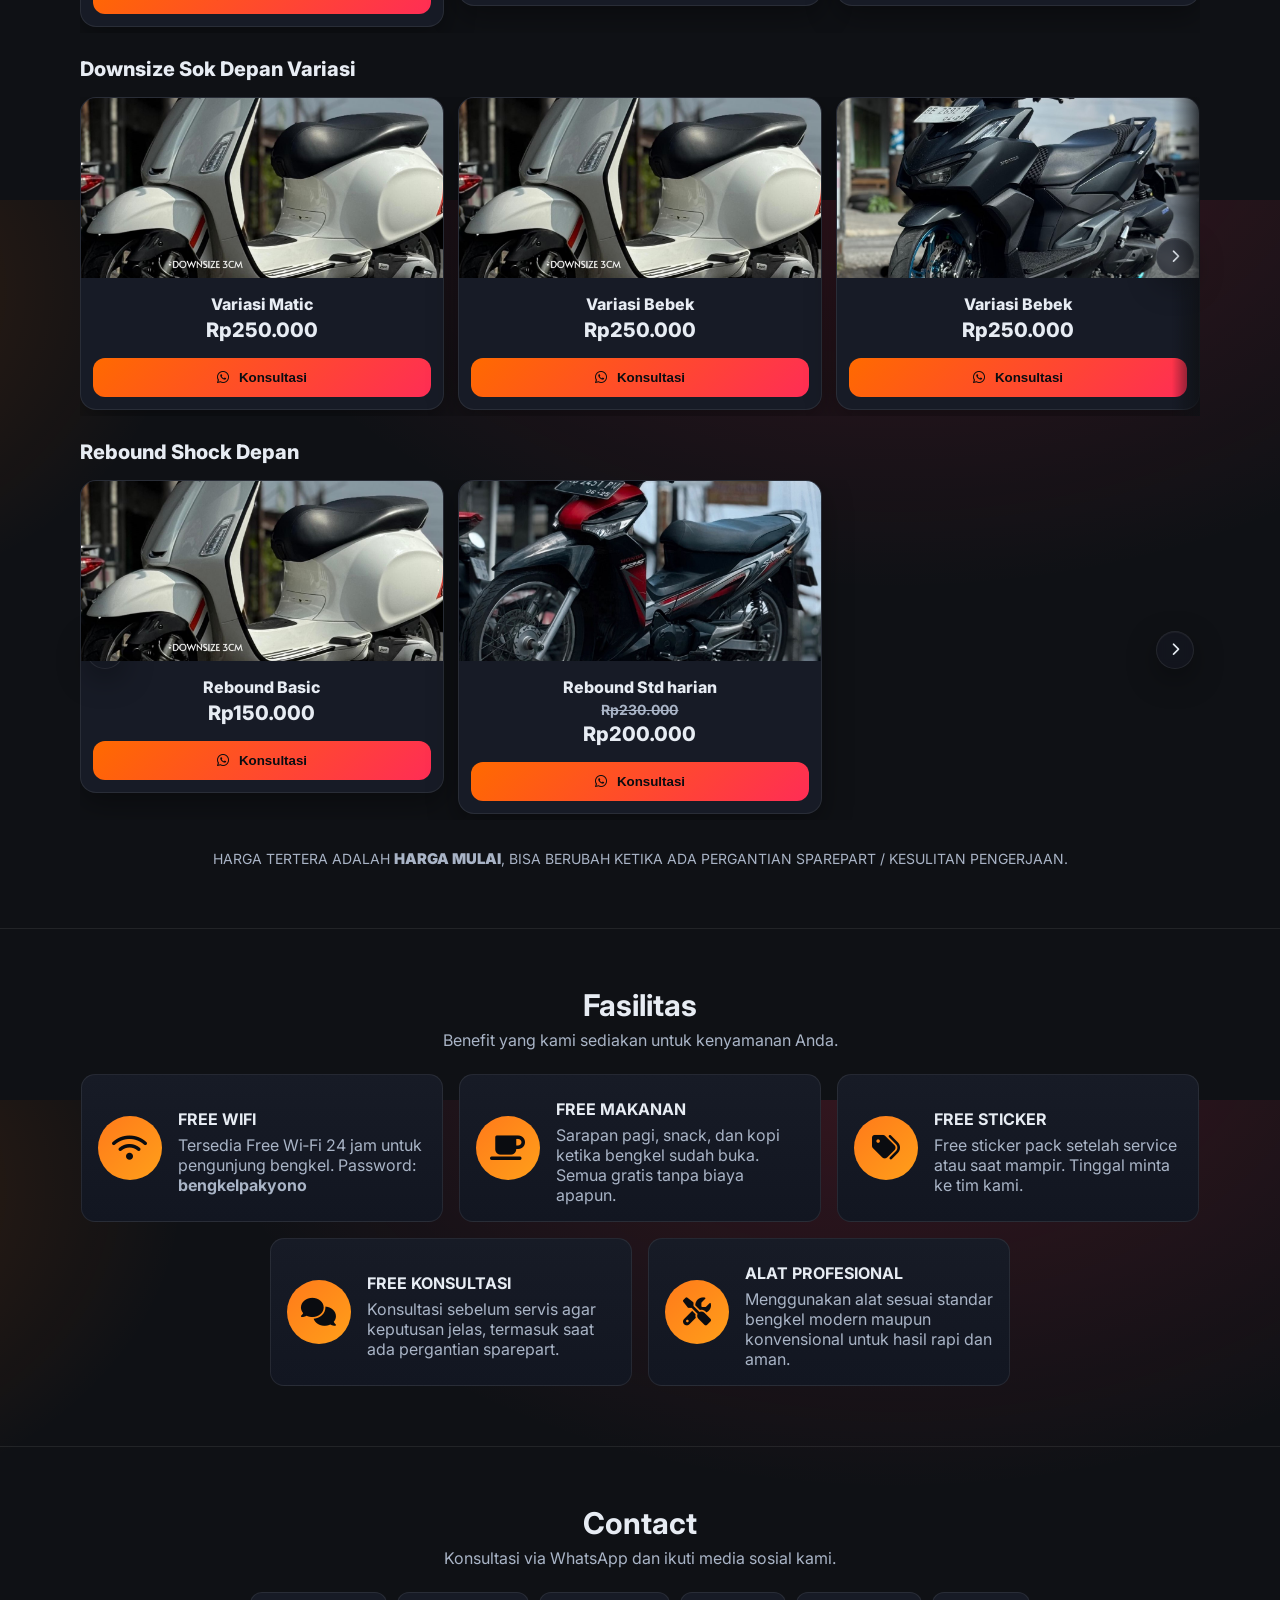
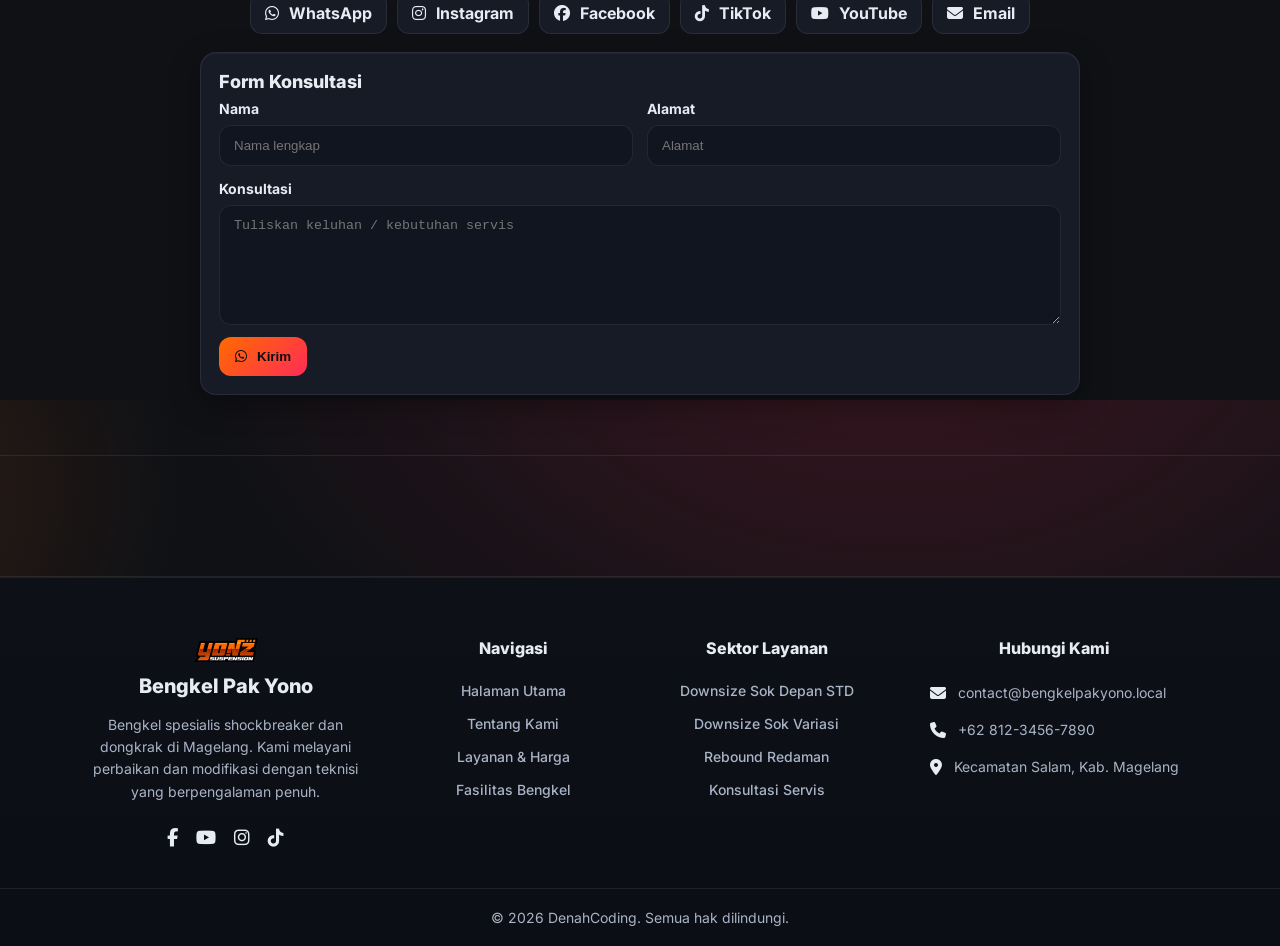
==== commit 5a4e41d3: "fix" ====
--- a/index.html
+++ b/index.html
@@ -387,7 +387,7 @@
           dan modifikasi dengan teknisi yang berpengalaman penuh.</p>
         <div class="footer-socials-center">
           <a href="#" target="_blank" rel="noopener" aria-label="Facebook"><i class="fa-brands fa-facebook-f"></i></a>
-          <a href="#" target="_blank" rel="noopener" aria-label="Twitter"><i class="fa-brands fa-twitter"></i></a>
+          <a href="#" target="_blank" rel="noopener" aria-label="YouTube"><i class="fa-brands fa-youtube"></i></a>
           <a href="#" target="_blank" rel="noopener" aria-label="Instagram"><i class="fa-brands fa-instagram"></i></a>
           <a href="#" target="_blank" rel="noopener" aria-label="TikTok"><i class="fa-brands fa-tiktok"></i></a>
         </div>
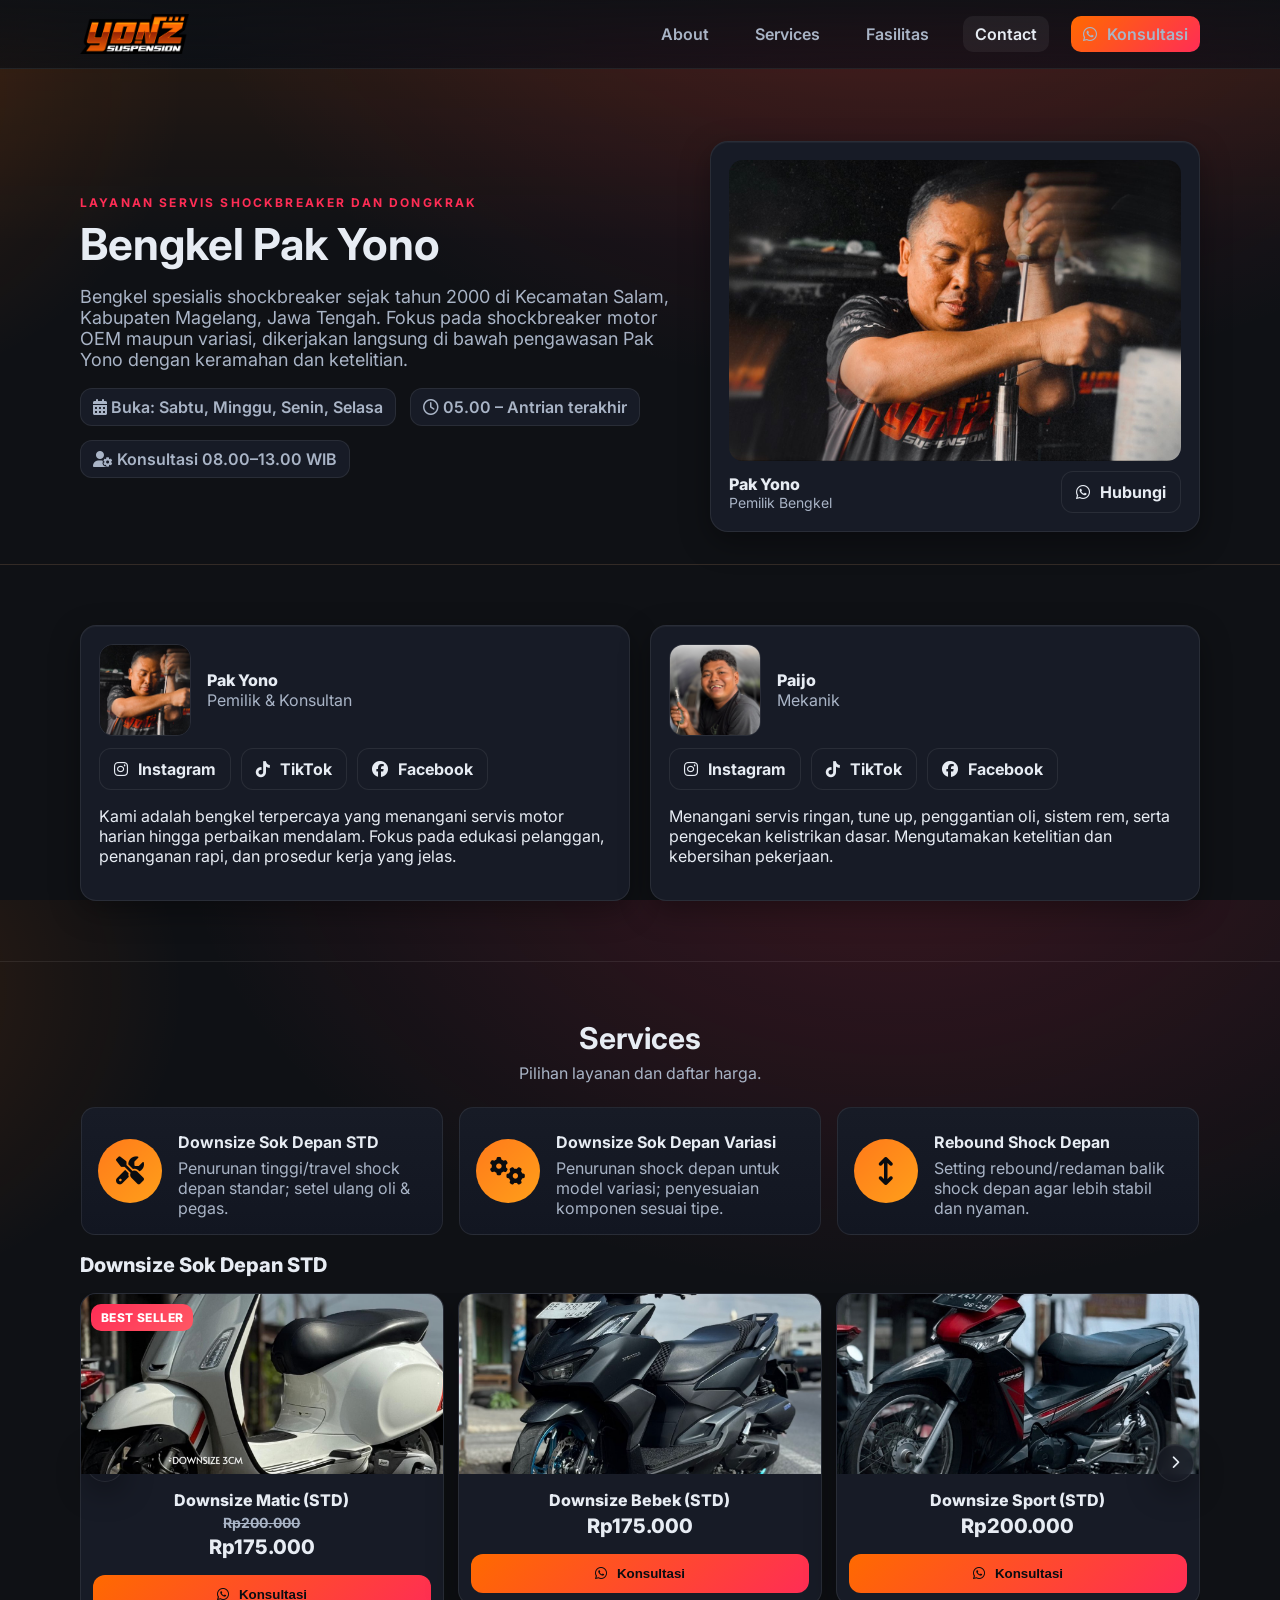
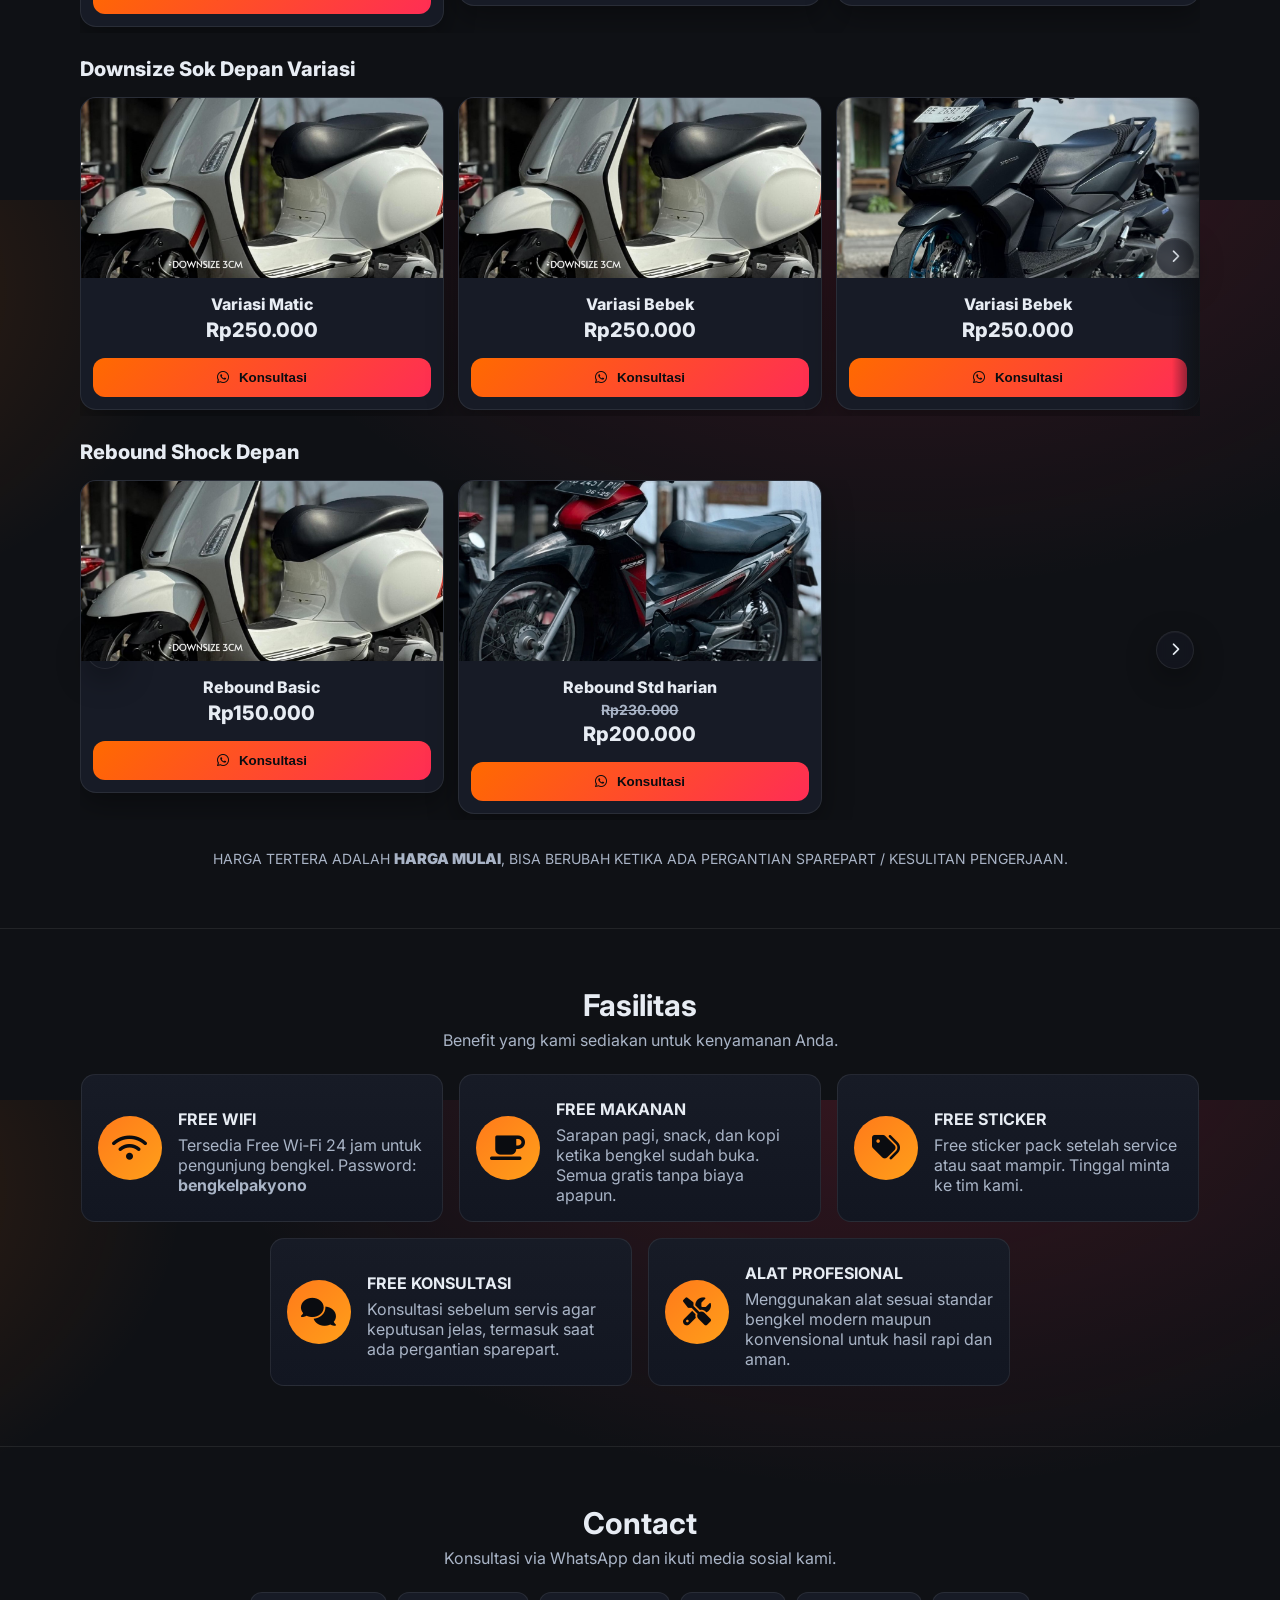
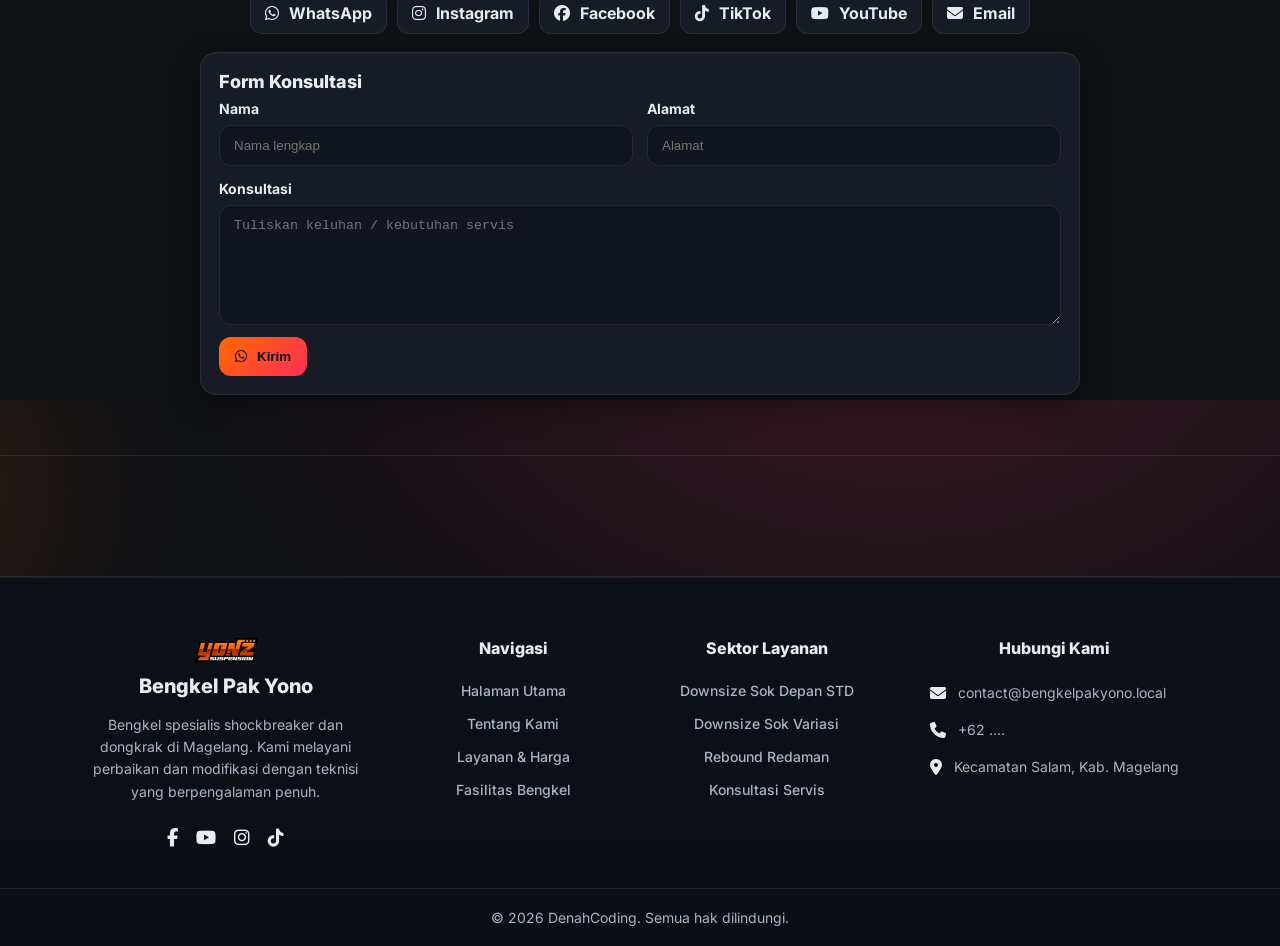
==== commit e93ed111: "fix redirect wa" ====
--- a/index.html
+++ b/index.html
@@ -20,7 +20,7 @@
         <a data-nav href="#services">Services</a>
         <a data-nav href="#collection">Fasilitas</a>
         <a data-nav href="#contact">Contact</a>
-        <a class="cta" href="https://wa.me/6281234567890?text=Halo%20Pak%20Yono%2C%20saya%20ingin%20konsultasi%20servis"
+        <a class="cta" href="https://wa.me/6285156208963?text=Halo%20Pak%20Yono%2C%20saya%20ingin%20konsultasi%20servis"
           target="_blank" rel="noopener">
           <i class="fa-brands fa-whatsapp"></i> Konsultasi
         </a>
@@ -72,10 +72,10 @@
             </div>
           </div>
           <div class="contacts" style="margin-bottom:10px">
-            <a class="icon-btn" href="#" target="_blank" rel="noopener"><i class="fa-brands fa-instagram"></i>
+            <a class="icon-btn" href="https://www.instagram.com/bengkelpakyono" target="_blank" rel="noopener"><i class="fa-brands fa-instagram"></i>
               Instagram</a>
-            <a class="icon-btn" href="#" target="_blank" rel="noopener"><i class="fa-brands fa-tiktok"></i> TikTok</a>
-            <a class="icon-btn" href="#" target="_blank" rel="noopener"><i class="fa-brands fa-facebook"></i>
+            <a class="icon-btn" href="https://www.tiktok.com/@bengkelpakyono" target="_blank" rel="noopener"><i class="fa-brands fa-tiktok"></i> TikTok</a>
+            <a class="icon-btn" href="https://www.facebook.com/bengkelpakyonox" target="_blank" rel="noopener"><i class="fa-brands fa-facebook"></i>
               Facebook</a>
           </div>
           <p>Kami adalah bengkel terpercaya yang menangani servis motor harian hingga perbaikan mendalam. Fokus pada
@@ -90,10 +90,10 @@
             </div>
           </div>
           <div class="contacts" style="margin-bottom:10px">
-            <a class="icon-btn" href="#" target="_blank" rel="noopener"><i class="fa-brands fa-instagram"></i>
+            <a class="icon-btn" href="https://www.instagram.com/bengkelpakyono" target="_blank" rel="noopener"><i class="fa-brands fa-instagram"></i>
               Instagram</a>
-            <a class="icon-btn" href="#" target="_blank" rel="noopener"><i class="fa-brands fa-tiktok"></i> TikTok</a>
-            <a class="icon-btn" href="#" target="_blank" rel="noopener"><i class="fa-brands fa-facebook"></i>
+            <a class="icon-btn" href="https://www.tiktok.com/@bengkelpakyono" target="_blank" rel="noopener"><i class="fa-brands fa-tiktok"></i> TikTok</a>
+            <a class="icon-btn" href="https://www.facebook.com/bengkelpakyonox" target="_blank" rel="noopener"><i class="fa-brands fa-facebook"></i>
               Facebook</a>
           </div>
           <p>Menangani servis ringan, tune up, penggantian oli, sistem rem, serta pengecekan kelistrikan dasar.
@@ -337,12 +337,12 @@
       <h1 class="section-title">Contact</h1>
       <p class="section-sub">Konsultasi via WhatsApp dan ikuti media sosial kami.</p>
       <div class="contacts" style="margin-top:10px">
-        <a class="icon-btn" href="https://wa.me/6281234567890?text=Halo%20Pak%20Yono%2C%20saya%20ingin%20konsultasi"
+        <a class="icon-btn" href="https://wa.me/6285156208963?text=Halo%20Pak%20Yono%2C%20saya%20ingin%20konsultasi"
           target="_blank" rel="noopener"><i class="fa-brands fa-whatsapp"></i> WhatsApp</a>
-        <a class="icon-btn" href="#" target="_blank" rel="noopener"><i class="fa-brands fa-instagram"></i> Instagram</a>
-        <a class="icon-btn" href="#" target="_blank" rel="noopener"><i class="fa-brands fa-facebook"></i> Facebook</a>
-        <a class="icon-btn" href="#" target="_blank" rel="noopener"><i class="fa-brands fa-tiktok"></i> TikTok</a>
-        <a class="icon-btn" href="#" target="_blank" rel="noopener"><i class="fa-brands fa-youtube"></i> YouTube</a>
+        <a class="icon-btn" href="https://www.instagram.com/bengkelpakyono" target="_blank" rel="noopener"><i class="fa-brands fa-instagram"></i> Instagram</a>
+        <a class="icon-btn" href="https://www.facebook.com/bengkelpakyonox" target="_blank" rel="noopener"><i class="fa-brands fa-facebook"></i> Facebook</a>
+        <a class="icon-btn" href="https://www.tiktok.com/@bengkelpakyono" target="_blank" rel="noopener"><i class="fa-brands fa-tiktok"></i> TikTok</a>
+        <a class="icon-btn" href="http://www.youtube.com/@bengkelpakyono" target="_blank" rel="noopener"><i class="fa-brands fa-youtube"></i> YouTube</a>
         <a class="icon-btn" href="mailto:contact@bengkelpakyono.local"><i class="fa-solid fa-envelope"></i> Email</a>
       </div>
       <div class="form-card">
@@ -386,10 +386,10 @@
         <p class="footer-desc-center">Bengkel spesialis shockbreaker dan dongkrak di Magelang. Kami melayani perbaikan
           dan modifikasi dengan teknisi yang berpengalaman penuh.</p>
         <div class="footer-socials-center">
-          <a href="#" target="_blank" rel="noopener" aria-label="Facebook"><i class="fa-brands fa-facebook-f"></i></a>
-          <a href="#" target="_blank" rel="noopener" aria-label="YouTube"><i class="fa-brands fa-youtube"></i></a>
-          <a href="#" target="_blank" rel="noopener" aria-label="Instagram"><i class="fa-brands fa-instagram"></i></a>
-          <a href="#" target="_blank" rel="noopener" aria-label="TikTok"><i class="fa-brands fa-tiktok"></i></a>
+          <a href="https://www.facebook.com/bengkelpakyonox" target="_blank" rel="noopener" aria-label="Facebook"><i class="fa-brands fa-facebook-f"></i></a>
+          <a href="http://www.youtube.com/@bengkelpakyono" target="_blank" rel="noopener" aria-label="YouTube"><i class="fa-brands fa-youtube"></i></a>
+          <a href="https://www.instagram.com/bengkelpakyono" target="_blank" rel="noopener" aria-label="Instagram"><i class="fa-brands fa-instagram"></i></a>
+          <a href="https://www.tiktok.com/@bengkelpakyono" target="_blank" rel="noopener" aria-label="TikTok"><i class="fa-brands fa-tiktok"></i></a>
         </div>
       </div>
       <div class="footer-col-center">
@@ -414,7 +414,7 @@
         <h4 class="footer-title-center">Hubungi Kami</h4>
         <ul class="footer-contact-list">
           <li><i class="fa-solid fa-envelope"></i> <span>contact@bengkelpakyono.local</span></li>
-          <li><i class="fa-solid fa-phone"></i> <span>+62 812-3456-7890</span></li>
+          <li><i class="fa-solid fa-phone"></i> <span>+62 ....</span></li>
           <li><i class="fa-solid fa-location-dot"></i> <span>Kecamatan Salam, Kab. Magelang</span></li>
         </ul>
       </div>
@@ -428,4 +428,4 @@
   <script src="assets/js/main.js" defer></script>
 </body>
 
-</html>+</html>
--- a/assets/css/styles.css
+++ b/assets/css/styles.css
@@ -557,6 +557,12 @@
     grid-template-columns: 1fr
   }
 }
+/* Extra small viewport tweaks */
+@media (max-width: 360px){
+  .menu a{padding:6px 10px}
+  .hero{padding:56px 0 24px}
+  .catalog-media img{height:150px}
+}
 
 footer {
   padding: 30px 0;
@@ -599,6 +605,9 @@
   .service {
     width: 100%
   }
+/* Ensure service cards layout consistently with icon at right on desktop */
+.service{display:flex;align-items:center;justify-content:space-between;gap:16px}
+.service .service-copy{flex:1}
 
   .yt-grid,
   .grid-2 {
@@ -702,6 +711,17 @@
   gap: 10px;
   flex-wrap: wrap
 }
+/* Improve desktop + mobile form layout */
+.actions{justify-content:flex-start}
+@media (max-width: 760px){
+  .fields{grid-template-columns:1fr}
+  .actions{justify-content:center}
+  /* Compact service cards on small screens */
+  .service{gap:12px;padding:14px}
+  .facility-icon{width:52px;height:52px;font-size:22px}
+  .service .service-copy h4{font-size:16px}
+  .service .service-copy p{font-size:14px}
+}
 
 .btn {
   display: inline-flex;
@@ -729,6 +749,10 @@
   display: grid;
   gap: 24px;
   margin-top: 18px
+}
+
+.group {
+  min-width: 0;
 }
 
 .group-title {
@@ -922,12 +946,21 @@
 
 @media (max-width: 900px) {
   .catalog-grid {
-    --cg-gap: 12px
+    --cg-gap: 10px;
+    padding-left: 12px;
+    padding-right: 12px;
+    scroll-padding-left: 12px;
+    scroll-padding-right: 12px
   }
 
   .catalog-card {
-    flex: 0 0 86%
+    flex: 0 0 calc(100% - 24px);
+    border-radius: 14px;
   }
+  .catalog-media img{height:160px}
+  .catalog-body{text-align:left}
+  .group-title{font-size:18px}
+  .scroll-fab{width:32px;height:32px}
 }
 
 .map-card {
@@ -940,3 +973,32 @@
   border: 0;
   border-radius: 12px
 }
+
+@media (max-width: 600px){
+  .price-disclaimer{font-size:12px}
+  /* Skala typografi harga dan tombol agar tidak terlalu besar di mobile */
+  .catalog-title{font-size:14px}
+  .catalog-price{font-size:18px}
+  .catalog-price-old{font-size:12px}
+  .group-title{font-size:16px}
+  .btn{padding:10px 14px;font-size:14px;border-radius:10px}
+  .catalog-media img{height:155px}
+}
+
+/* Penyesuaian lebih agresif untuk layar kecil umum (≤430px) */
+@media (max-width: 430px){
+  .catalog-title{font-size:13px}
+  .catalog-price{font-size:17px}
+  .catalog-price-old{font-size:11px}
+  .catalog-card{border-radius:12px;flex-basis:calc(100% - 20px)}
+  .price-groups{gap:18px}
+  .catalog-actions .btn{padding:9px 12px;font-size:13px;min-height:38px;border-radius:10px}
+}
+
+/* Very small phones (≤375px) */
+@media (max-width: 375px){
+  .catalog-media img{height:145px}
+  .catalog-title{font-size:12.5px}
+  .catalog-price{font-size:16px}
+  .catalog-actions .btn{padding:8px 12px;font-size:12.5px}
+}
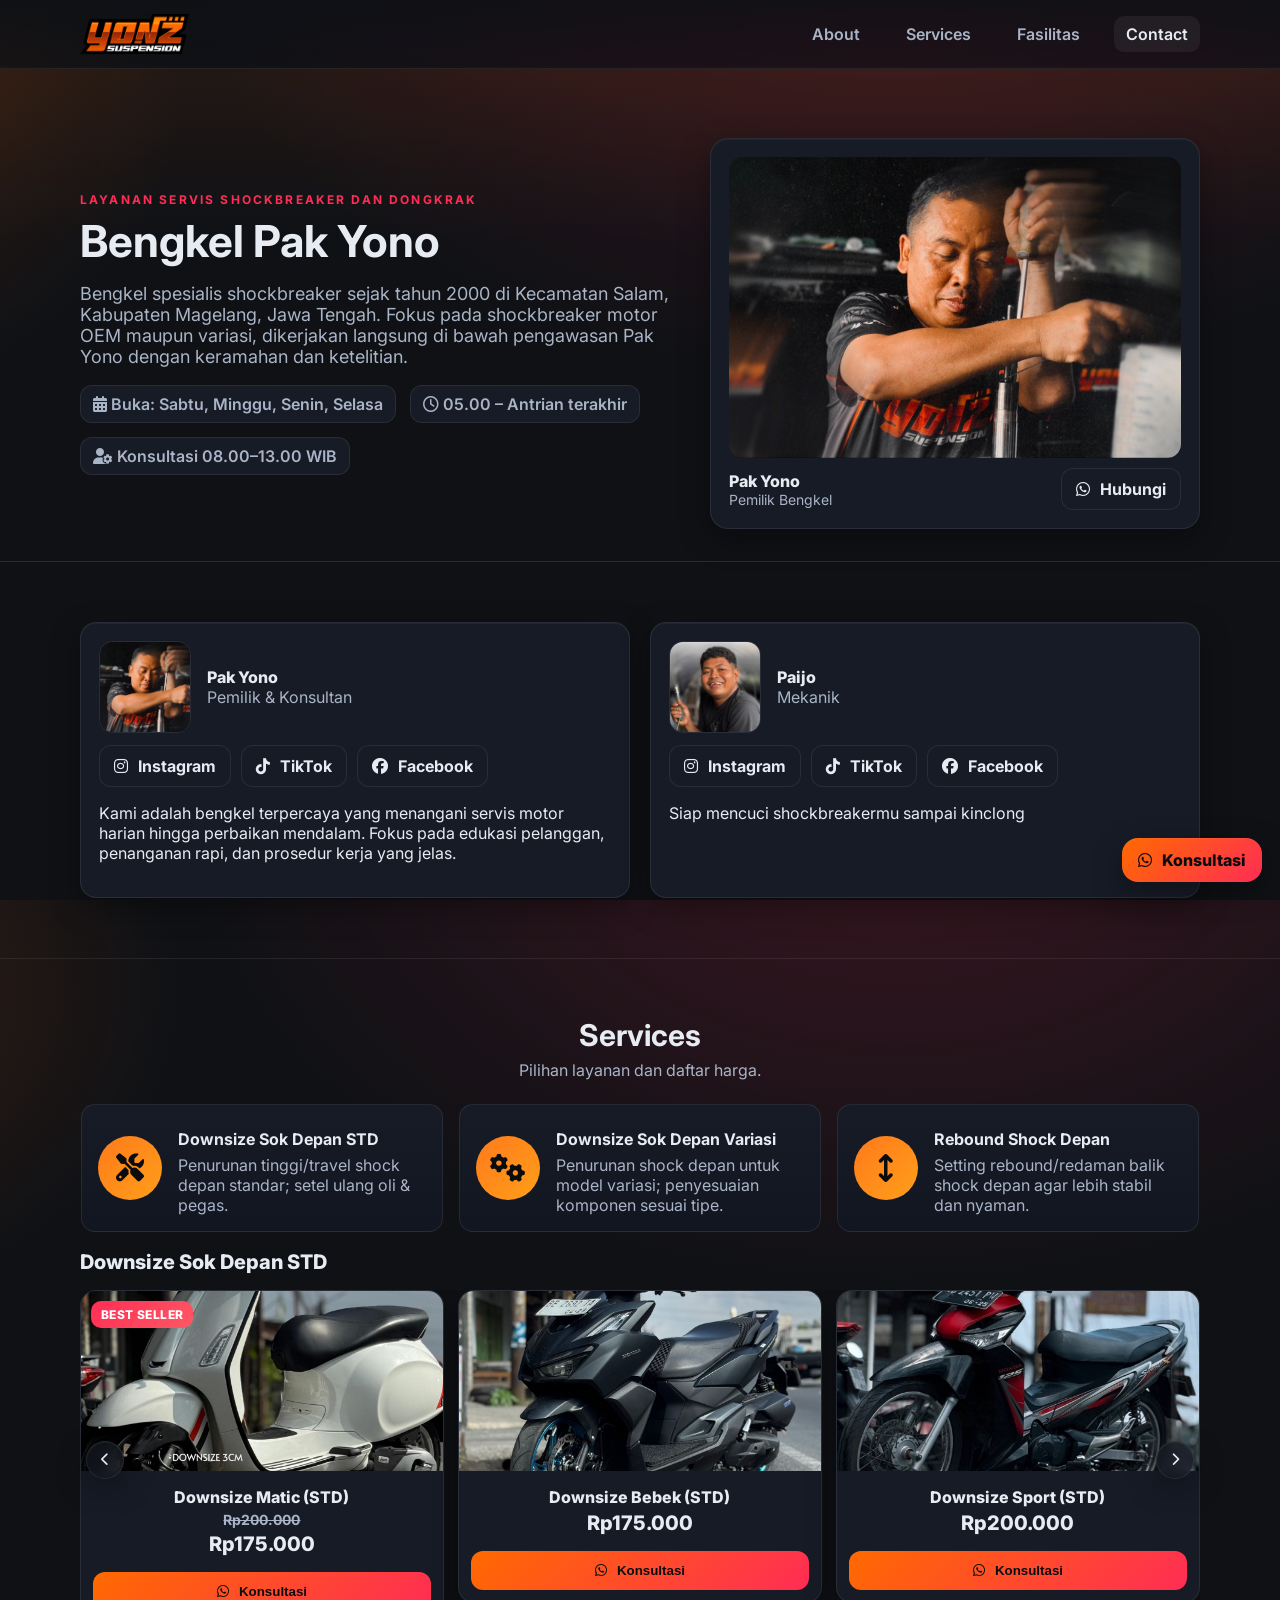
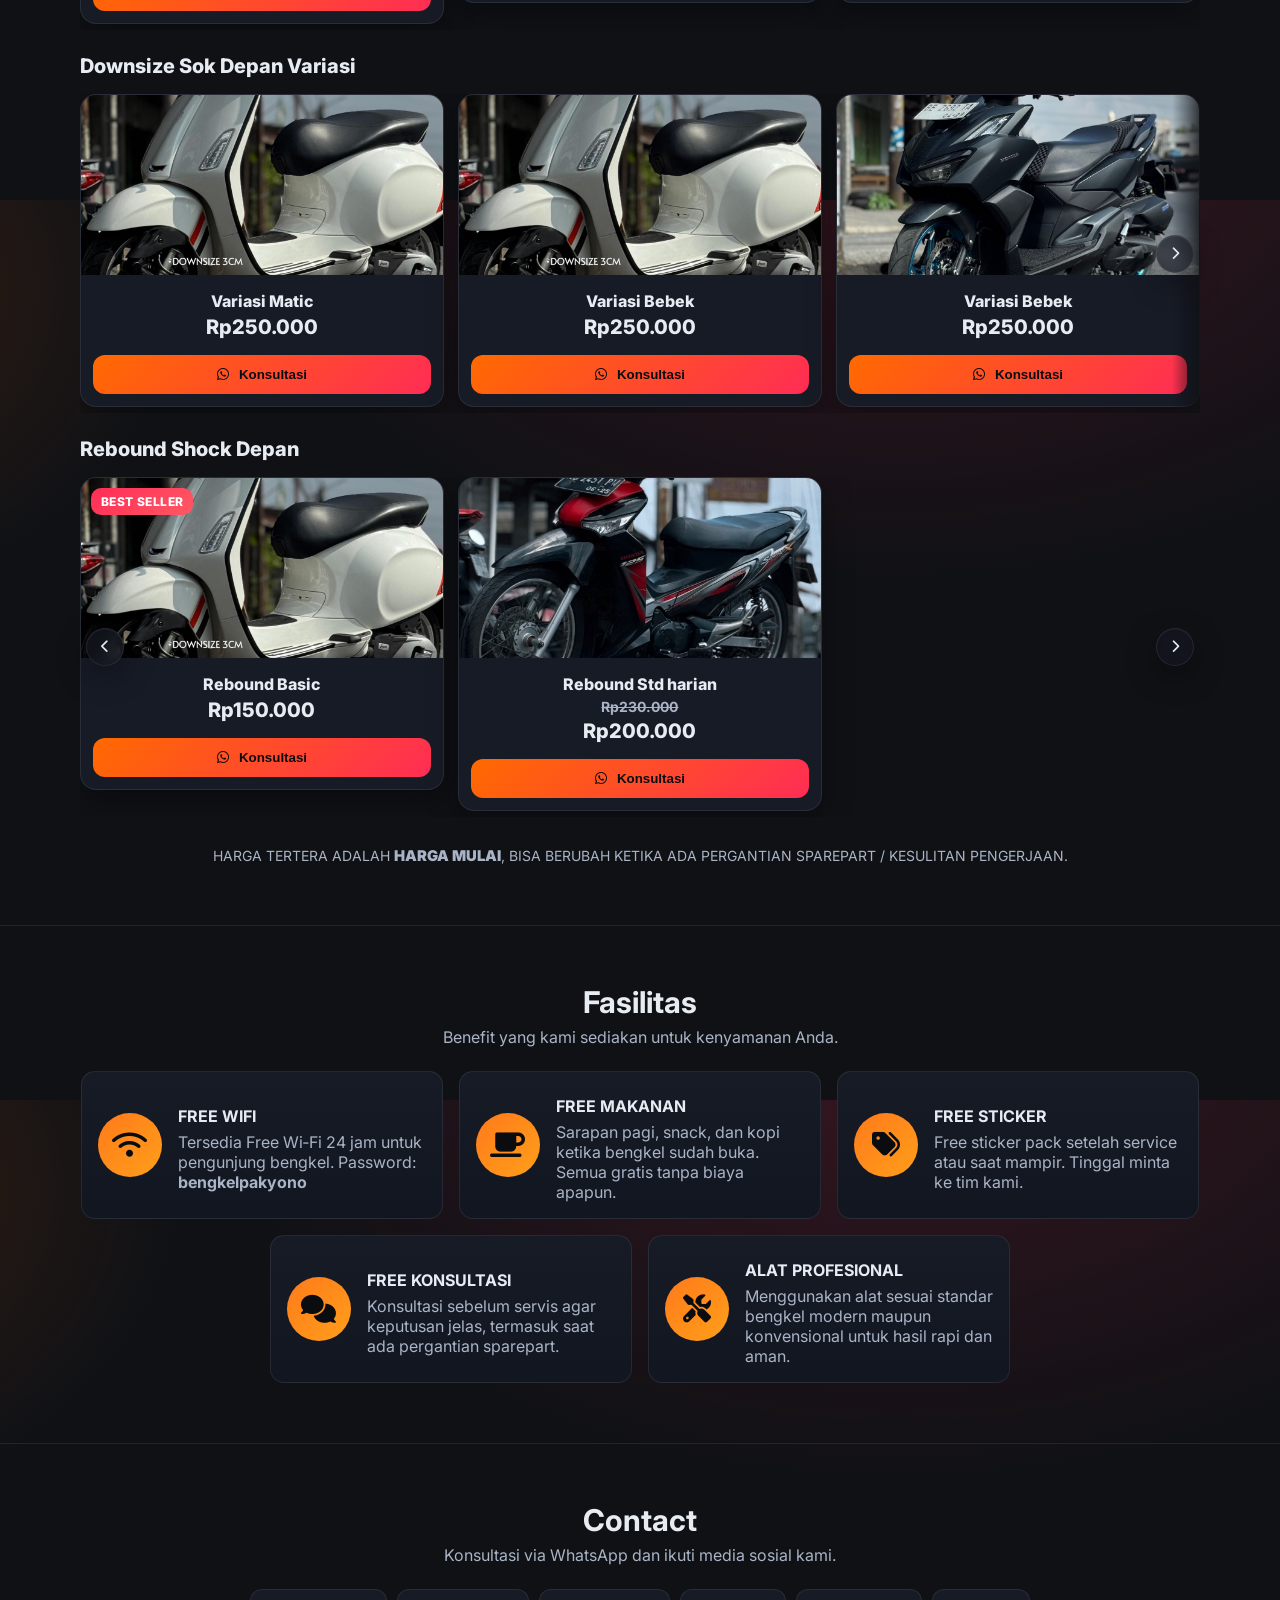
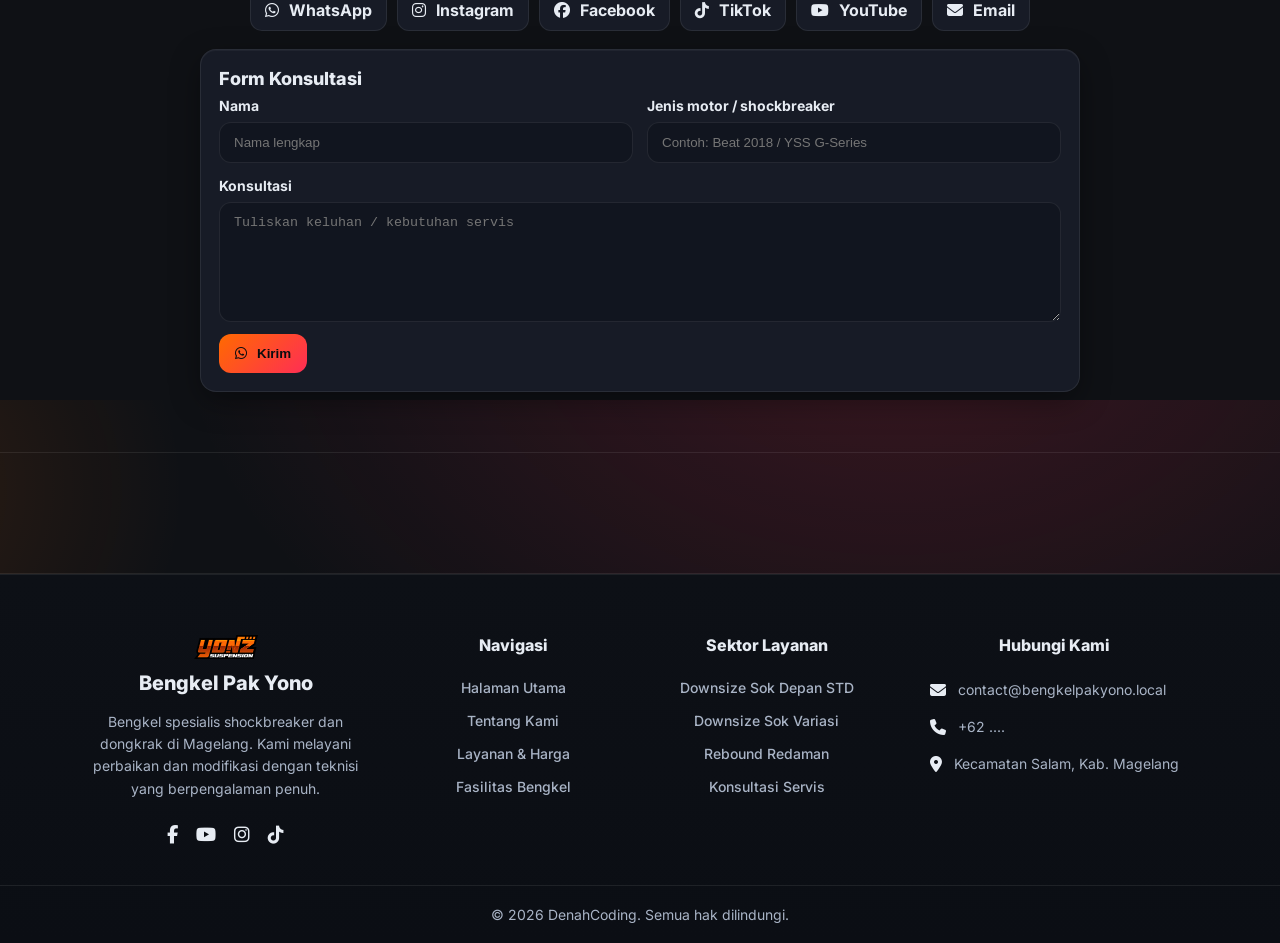
==== commit cfa9d326: "fix navbar dan wa konsultas (done)" ====
--- a/index.html
+++ b/index.html
@@ -20,10 +20,6 @@
         <a data-nav href="#services">Services</a>
         <a data-nav href="#collection">Fasilitas</a>
         <a data-nav href="#contact">Contact</a>
-        <a class="cta" href="https://wa.me/6285156208963?text=Halo%20Pak%20Yono%2C%20saya%20ingin%20konsultasi%20servis"
-          target="_blank" rel="noopener">
-          <i class="fa-brands fa-whatsapp"></i> Konsultasi
-        </a>
       </nav>
       <button class="burger" id="burger" aria-label="Menu"><i class="fa-solid fa-bars"></i></button>
     </div>
@@ -96,8 +92,7 @@
             <a class="icon-btn" href="https://www.facebook.com/bengkelpakyonox" target="_blank" rel="noopener"><i class="fa-brands fa-facebook"></i>
               Facebook</a>
           </div>
-          <p>Menangani servis ringan, tune up, penggantian oli, sistem rem, serta pengecekan kelistrikan dasar.
-            Mengutamakan ketelitian dan kebersihan pekerjaan.</p>
+          <p>Siap mencuci shockbreakermu sampai kinclong</p>
         </div>
       </div>
     </div>
@@ -255,6 +250,7 @@
             <div class="catalog-grid">
               <div class="catalog-card">
                 <div class="catalog-media">
+                     <span class="bs-badge">BEST SELLER</span>
                   <img src="assets/images/motor2.jpg" alt="Rebound Basic">
                 </div>
                 <div class="catalog-body">
@@ -354,8 +350,8 @@
               <input id="nama" name="nama" type="text" placeholder="Nama lengkap" required>
             </div>
             <div class="field">
-              <label for="alamat">Alamat</label>
-              <input id="alamat" name="alamat" type="text" placeholder="Alamat" required>
+              <label for="jenis">Jenis motor / shockbreaker</label>
+              <input id="jenis" name="jenis" type="text" placeholder="Contoh: Beat 2018 / YSS G-Series" required>
             </div>
             <div class="field field-full">
               <label for="konsultasi">Konsultasi</label>
@@ -425,6 +421,10 @@
       </div>
     </div>
   </footer>
+  <a class="cta cta-floating" href="https://wa.me/6285156208963?text=Halo%20Pak%20Yono%2C%20saya%20ingin%20konsultasi%20servis"
+    target="_blank" rel="noopener" aria-label="WhatsApp Konsultasi">
+    <i class="fa-brands fa-whatsapp"></i> Konsultasi
+  </a>
   <script src="assets/js/main.js" defer></script>
 </body>
 
--- a/assets/css/styles.css
+++ b/assets/css/styles.css
@@ -33,7 +33,8 @@
   background: radial-gradient(1200px 800px at 70% -10%, rgba(255, 45, 85, .18), transparent 60%),
     radial-gradient(800px 600px at -20% 10%, rgba(255, 106, 0, .18), transparent 55%),
     var(--bg);
-  overflow-x: hidden
+  overflow-x: hidden;
+  padding-top: 66px
 }
 
 a {
@@ -52,9 +53,11 @@
 }
 
 header {
-  position: sticky;
+  position: fixed;
   top: 0;
-  z-index: 50;
+  left: 0;
+  right: 0;
+  z-index: 80;
   backdrop-filter: saturate(140%) blur(12px);
   background: linear-gradient(180deg, rgba(15, 17, 21, .9), rgba(15, 17, 21, .6));
   border-bottom: 1px solid var(--border);
@@ -137,6 +140,19 @@
 
 .cta:hover {
   transform: translateY(-1px)
+}
+
+.cta-floating{
+  position: fixed;
+  right: 18px;
+  bottom: 18px;
+  z-index: 70;
+  padding: 12px 16px;
+  border-radius: 16px;
+  box-shadow: var(--shadow);
+}
+@media (max-width: 600px){
+  .cta-floating{right:14px;bottom:14px;padding:12px 14px;border-radius:14px}
 }
 
 .burger {
@@ -800,6 +816,7 @@
   bottom: 0;
   width: 28px;
   pointer-events: none;
+  z-index: 2;
   transition: opacity .2s ease;
 }
 
@@ -837,7 +854,8 @@
   backdrop-filter: blur(6px);
   color: var(--text);
   box-shadow: var(--shadow);
-  cursor: pointer
+  cursor: pointer;
+  z-index: 5;
 }
 
 .scroll-fab.left {
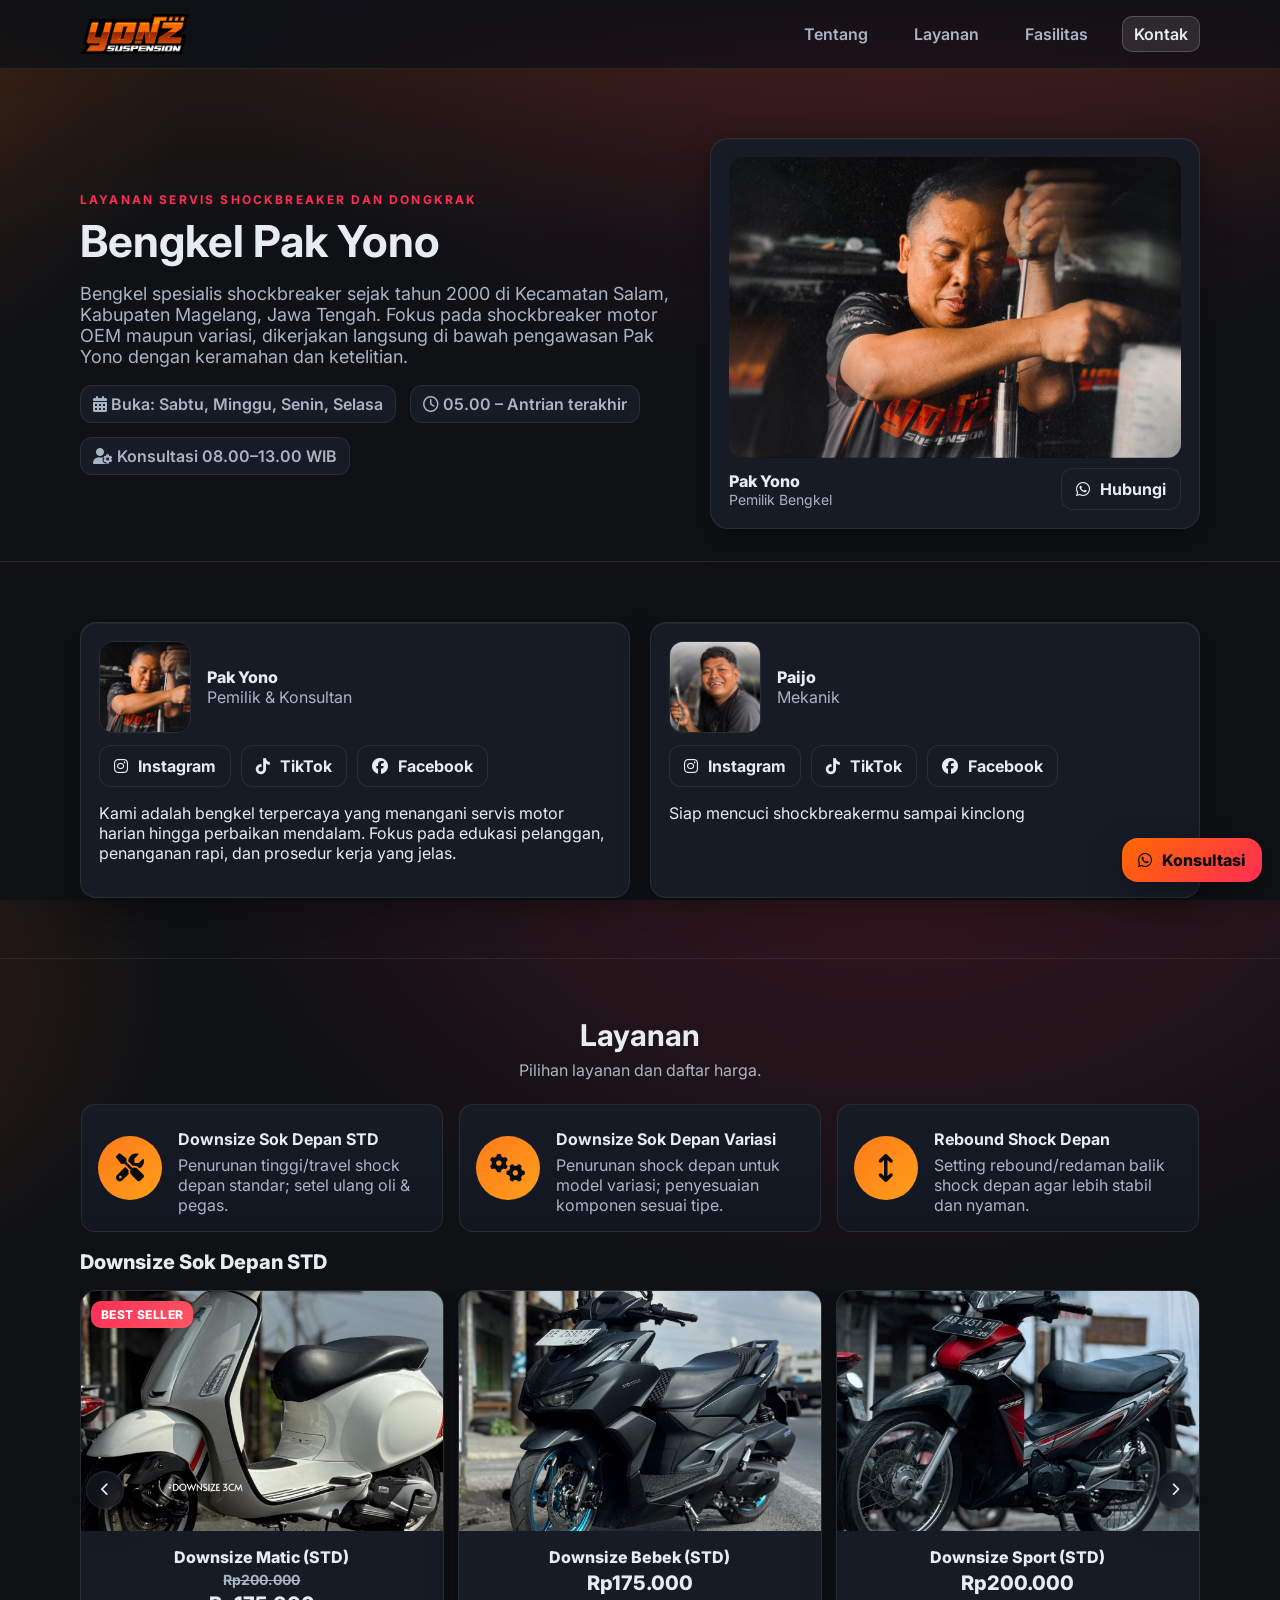
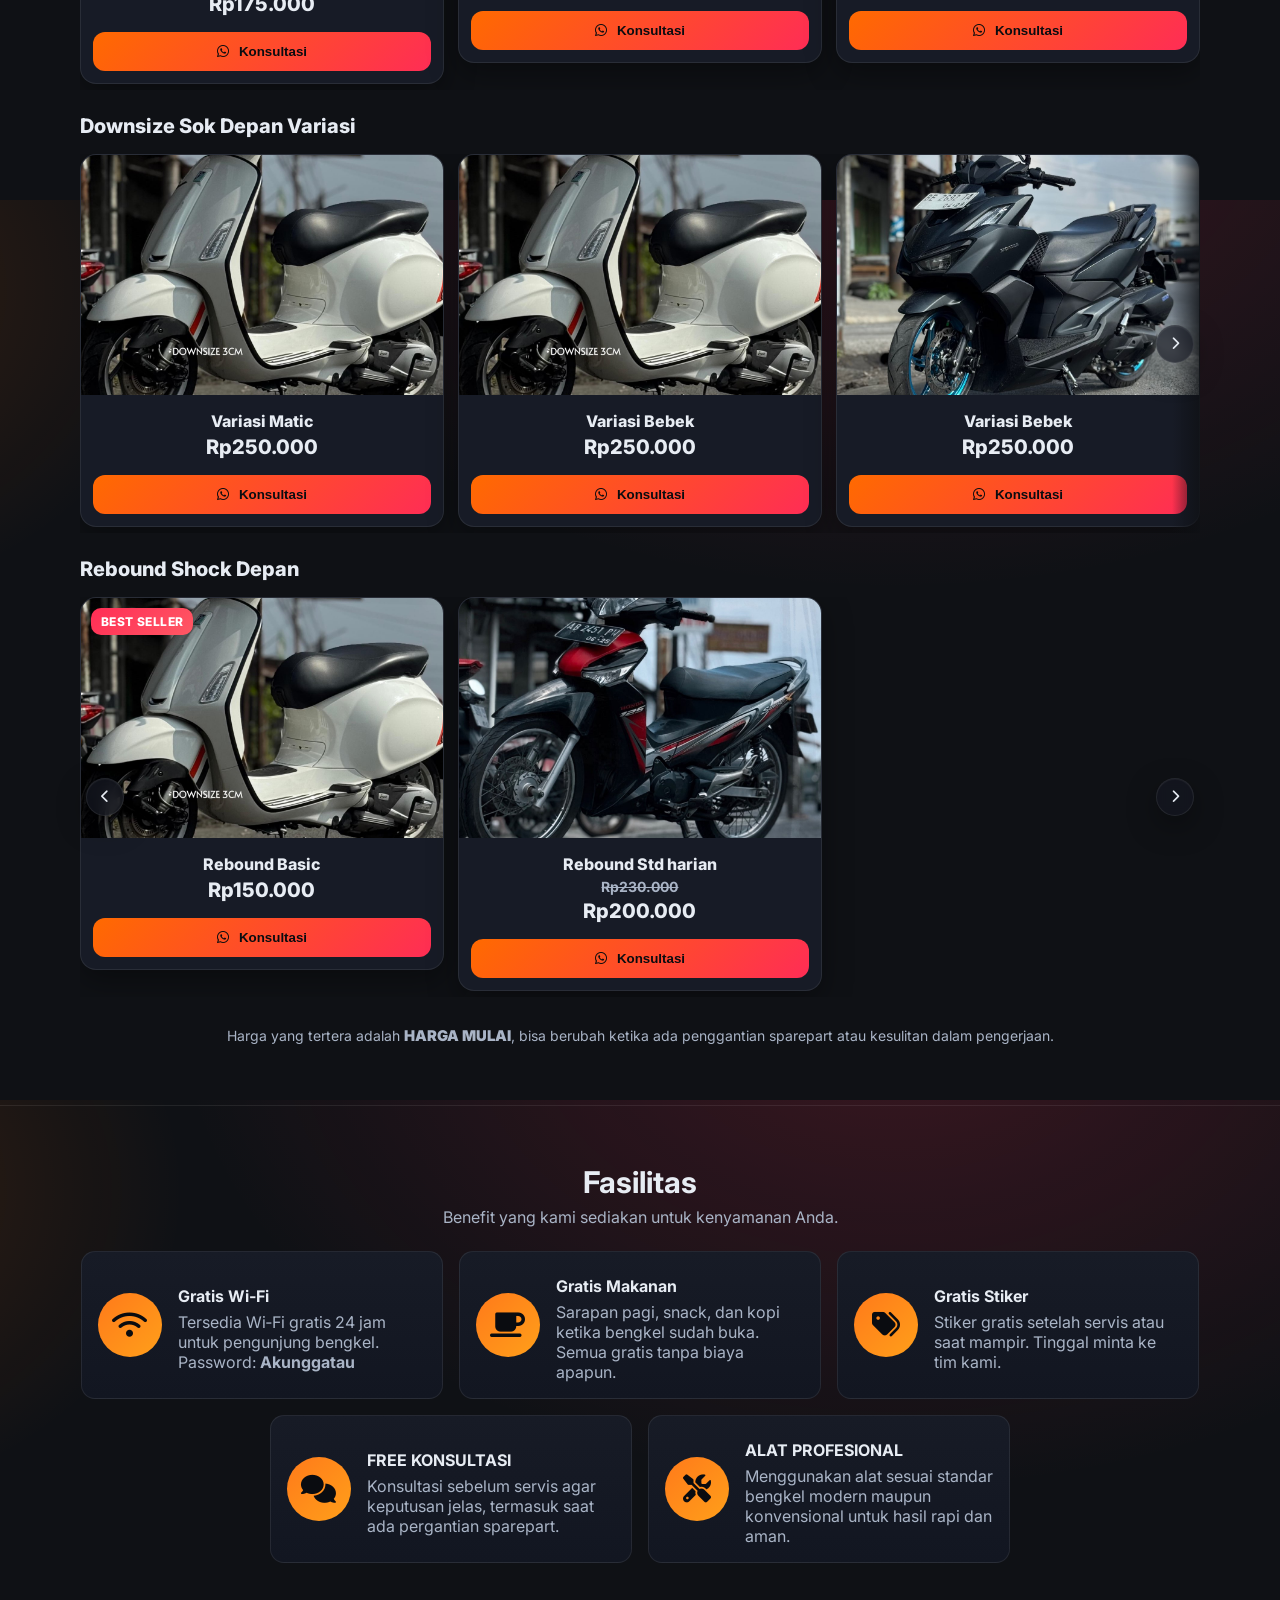
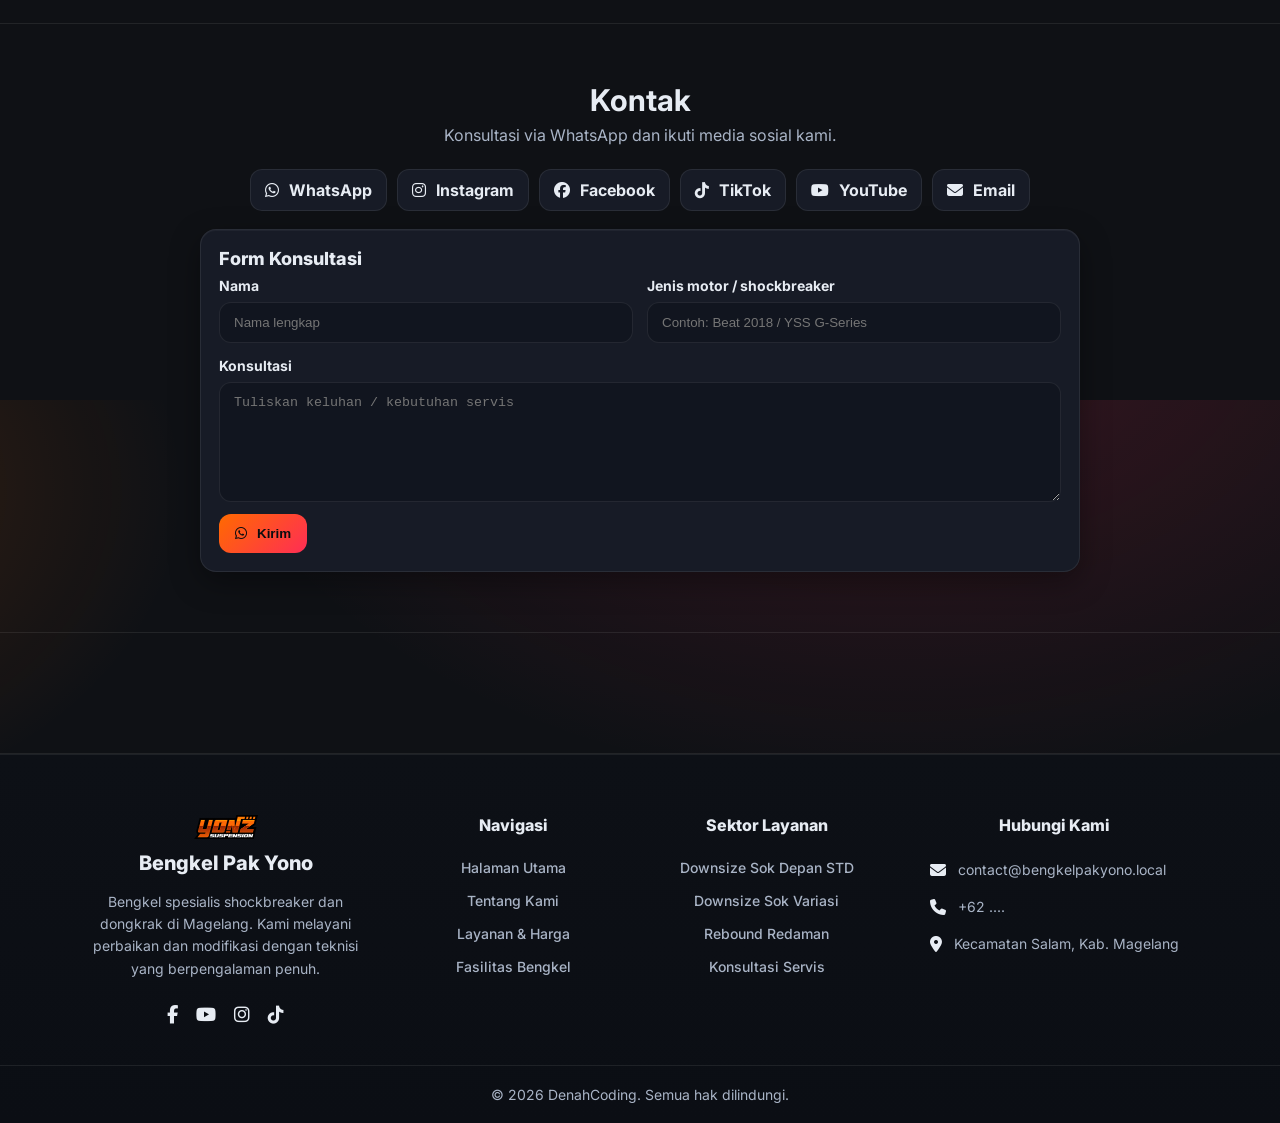
==== commit addc17c9: "Last Commit" ====
--- a/index.html
+++ b/index.html
@@ -16,10 +16,10 @@
         <img src="assets/images/yons.png" alt="Yons">
       </div>
       <nav class="menu" id="menu">
-        <a data-nav href="#about">About</a>
-        <a data-nav href="#services">Services</a>
+        <a data-nav href="#about">Tentang</a>
+        <a data-nav href="#services">Layanan</a>
         <a data-nav href="#collection">Fasilitas</a>
-        <a data-nav href="#contact">Contact</a>
+        <a data-nav href="#contact">Kontak</a>
       </nav>
       <button class="burger" id="burger" aria-label="Menu"><i class="fa-solid fa-bars"></i></button>
     </div>
@@ -100,7 +100,7 @@
 
   <section id="services">
     <div class="container">
-      <h1 class="section-title">Services</h1>
+      <h1 class="section-title">Layanan</h1>
       <p class="section-sub">Pilihan layanan dan daftar harga.</p>
       <div class="service-grid">
         <div class="service">
@@ -280,8 +280,8 @@
             <button class="scroll-fab right" aria-label="Berikutnya"><i class="fa-solid fa-chevron-right"></i></button>
           </div>
         </div>
-        <div class="price-disclaimer muted">HARGA TERTERA ADALAH <span class="hl">HARGA MULAI</span>, BISA BERUBAH
-          KETIKA ADA PERGANTIAN SPAREPART / KESULITAN PENGERJAAN.</div>
+        <div class="price-disclaimer muted">Harga yang tertera adalah <span class="hl">HARGA MULAI</span>, bisa berubah
+          ketika ada penggantian sparepart atau kesulitan dalam pengerjaan.</div>
       </div>
     </div>
   </section>
@@ -293,22 +293,22 @@
         <div class="service">
           <div class="facility-icon"><i class="fa-solid fa-wifi"></i></div>
           <div class="service-copy">
-            <h4>FREE WIFI</h4>
-            <p>Tersedia Free Wi‑Fi 24 jam untuk pengunjung bengkel. Password: <strong>bengkelpakyono</strong></p>
+            <h4>Gratis Wi‑Fi</h4>
+            <p>Tersedia Wi‑Fi gratis 24 jam untuk pengunjung bengkel. Password: <strong>Akunggatau</strong></p>
           </div>
         </div>
         <div class="service">
           <div class="facility-icon"><i class="fa-solid fa-mug-saucer"></i></div>
           <div class="service-copy">
-            <h4>FREE MAKANAN</h4>
+            <h4>Gratis Makanan</h4>
             <p>Sarapan pagi, snack, dan kopi ketika bengkel sudah buka. Semua gratis tanpa biaya apapun.</p>
           </div>
         </div>
         <div class="service">
           <div class="facility-icon"><i class="fa-solid fa-tags"></i></div>
           <div class="service-copy">
-            <h4>FREE STICKER</h4>
-            <p>Free sticker pack setelah service atau saat mampir. Tinggal minta ke tim kami.</p>
+            <h4>Gratis Stiker</h4>
+            <p>Stiker gratis setelah servis atau saat mampir. Tinggal minta ke tim kami.</p>
           </div>
         </div>
         <div class="service">
@@ -330,7 +330,7 @@
   </section>
   <section id="contact">
     <div class="container">
-      <h1 class="section-title">Contact</h1>
+      <h1 class="section-title">Kontak</h1>
       <p class="section-sub">Konsultasi via WhatsApp dan ikuti media sosial kami.</p>
       <div class="contacts" style="margin-top:10px">
         <a class="icon-btn" href="https://wa.me/6285156208963?text=Halo%20Pak%20Yono%2C%20saya%20ingin%20konsultasi"
--- a/assets/css/styles.css
+++ b/assets/css/styles.css
@@ -112,7 +112,8 @@
 .menu a.active,
 .menu a:hover {
   color: var(--text);
-  background: rgba(255, 255, 255, .06)
+  background: rgba(255, 255, 255, .1);
+  box-shadow: inset 0 0 0 1px rgba(255,255,255,.18)
 }
 
 .menu a {
@@ -139,7 +140,8 @@
 }
 
 .cta:hover {
-  transform: translateY(-1px)
+  transform: translateY(-1px);
+  box-shadow: 0 8px 22px rgba(255,106,0,.35)
 }
 
 .cta-floating{
@@ -389,7 +391,9 @@
 }
 
 .icon-btn:hover {
-  background: #151b25
+  background: rgba(255,106,0,.12);
+  border-color: var(--brand);
+  color: var(--text)
 }
 
 .btn,
@@ -399,7 +403,8 @@
 
 .btn:hover,
 .icon-btn:hover {
-  transform: translateY(-1px)
+  transform: translateY(-1px);
+  box-shadow: 0 6px 16px rgba(0,0,0,.2)
 }
 
 .facility-icon {
@@ -577,7 +582,7 @@
 @media (max-width: 360px){
   .menu a{padding:6px 10px}
   .hero{padding:56px 0 24px}
-  .catalog-media img{height:150px}
+  .catalog-media img{height:160px}
 }
 
 footer {
@@ -840,6 +845,11 @@
   opacity: 0
 }
 
+.catalog-wrap.no-overflow::before,
+.catalog-wrap.no-overflow::after{
+  opacity: 0
+}
+
 .scroll-fab {
   position: absolute;
   top: 50%;
@@ -909,7 +919,7 @@
 
 .catalog-media img {
   width: 100%;
-  height: 180px;
+  height: 240px;
   object-fit: cover;
   display: block
 }
@@ -975,7 +985,7 @@
     flex: 0 0 calc(100% - 24px);
     border-radius: 14px;
   }
-  .catalog-media img{height:160px}
+  .catalog-media img{height:205px}
   .catalog-body{text-align:left}
   .group-title{font-size:18px}
   .scroll-fab{width:32px;height:32px}
@@ -1000,7 +1010,7 @@
   .catalog-price-old{font-size:12px}
   .group-title{font-size:16px}
   .btn{padding:10px 14px;font-size:14px;border-radius:10px}
-  .catalog-media img{height:155px}
+  .catalog-media img{height:195px}
 }
 
 /* Penyesuaian lebih agresif untuk layar kecil umum (≤430px) */
@@ -1015,7 +1025,7 @@
 
 /* Very small phones (≤375px) */
 @media (max-width: 375px){
-  .catalog-media img{height:145px}
+  .catalog-media img{height:175px}
   .catalog-title{font-size:12.5px}
   .catalog-price{font-size:16px}
   .catalog-actions .btn{padding:8px 12px;font-size:12.5px}
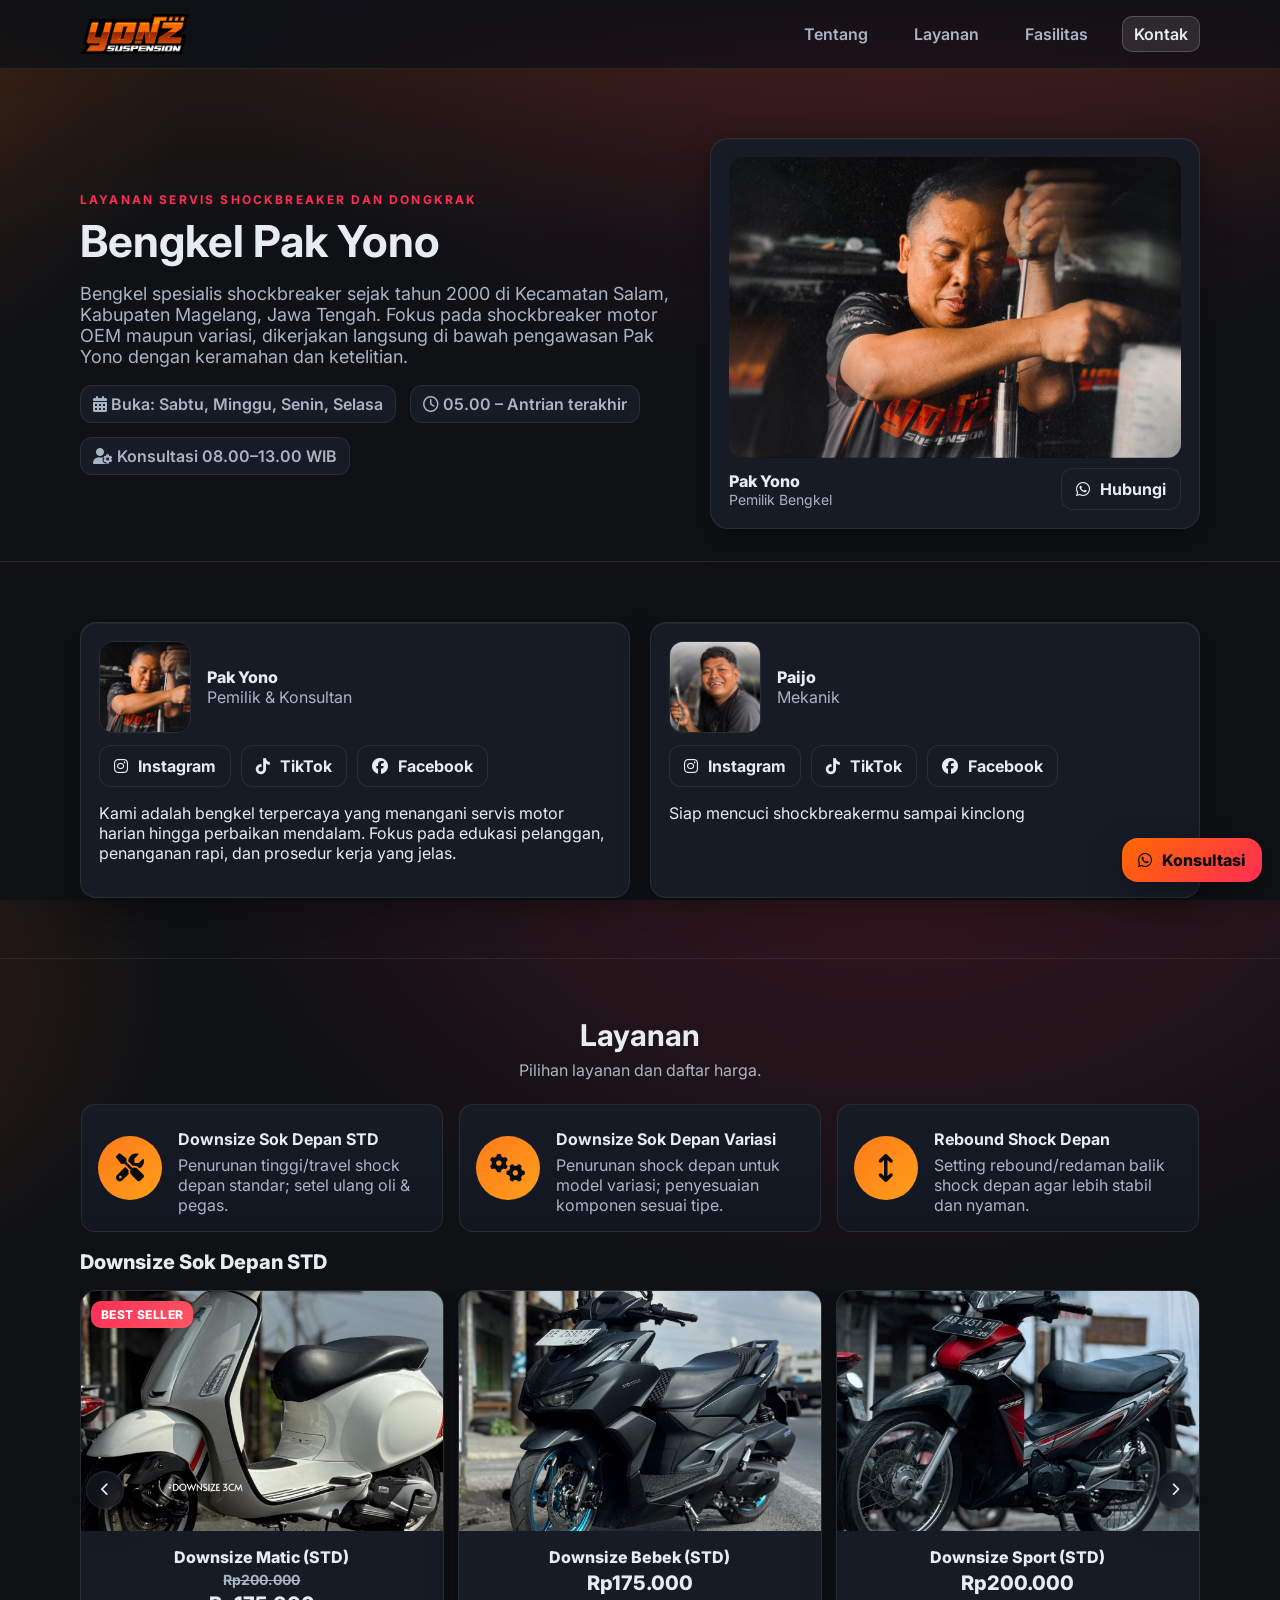
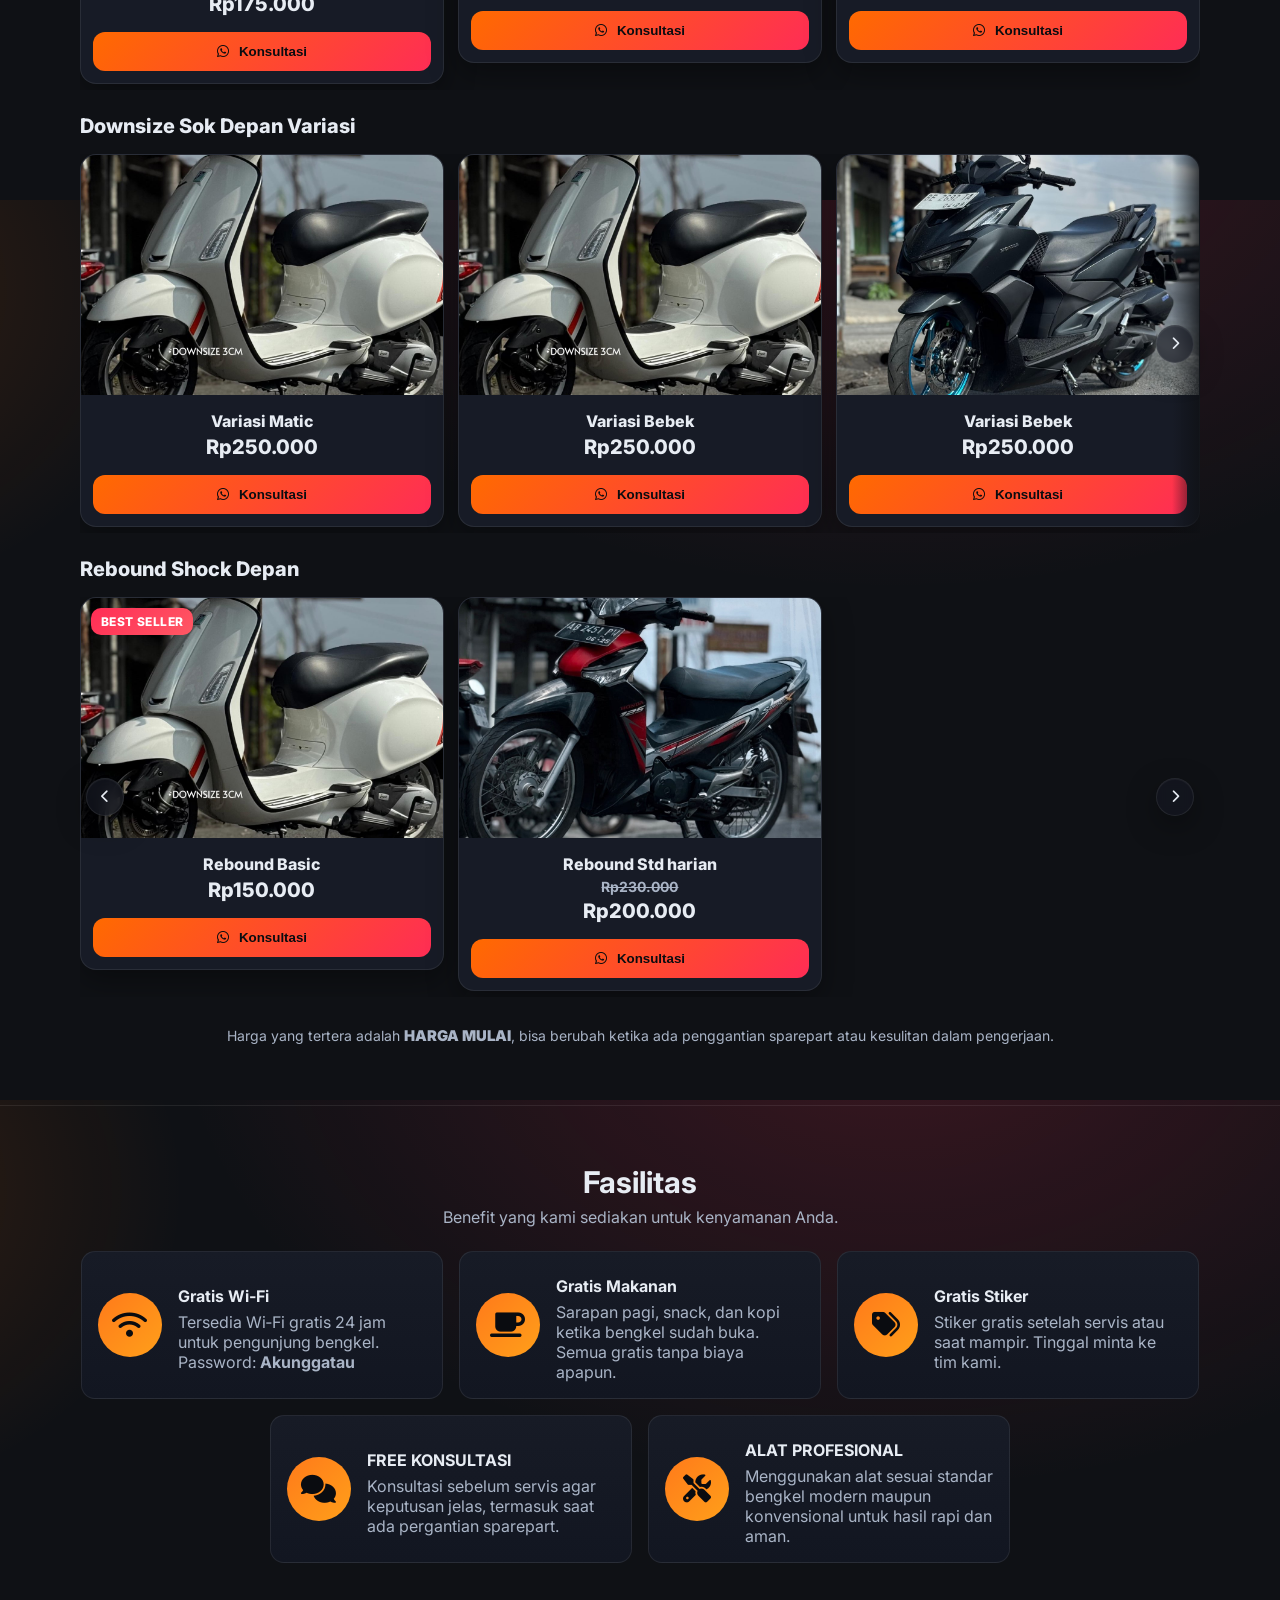
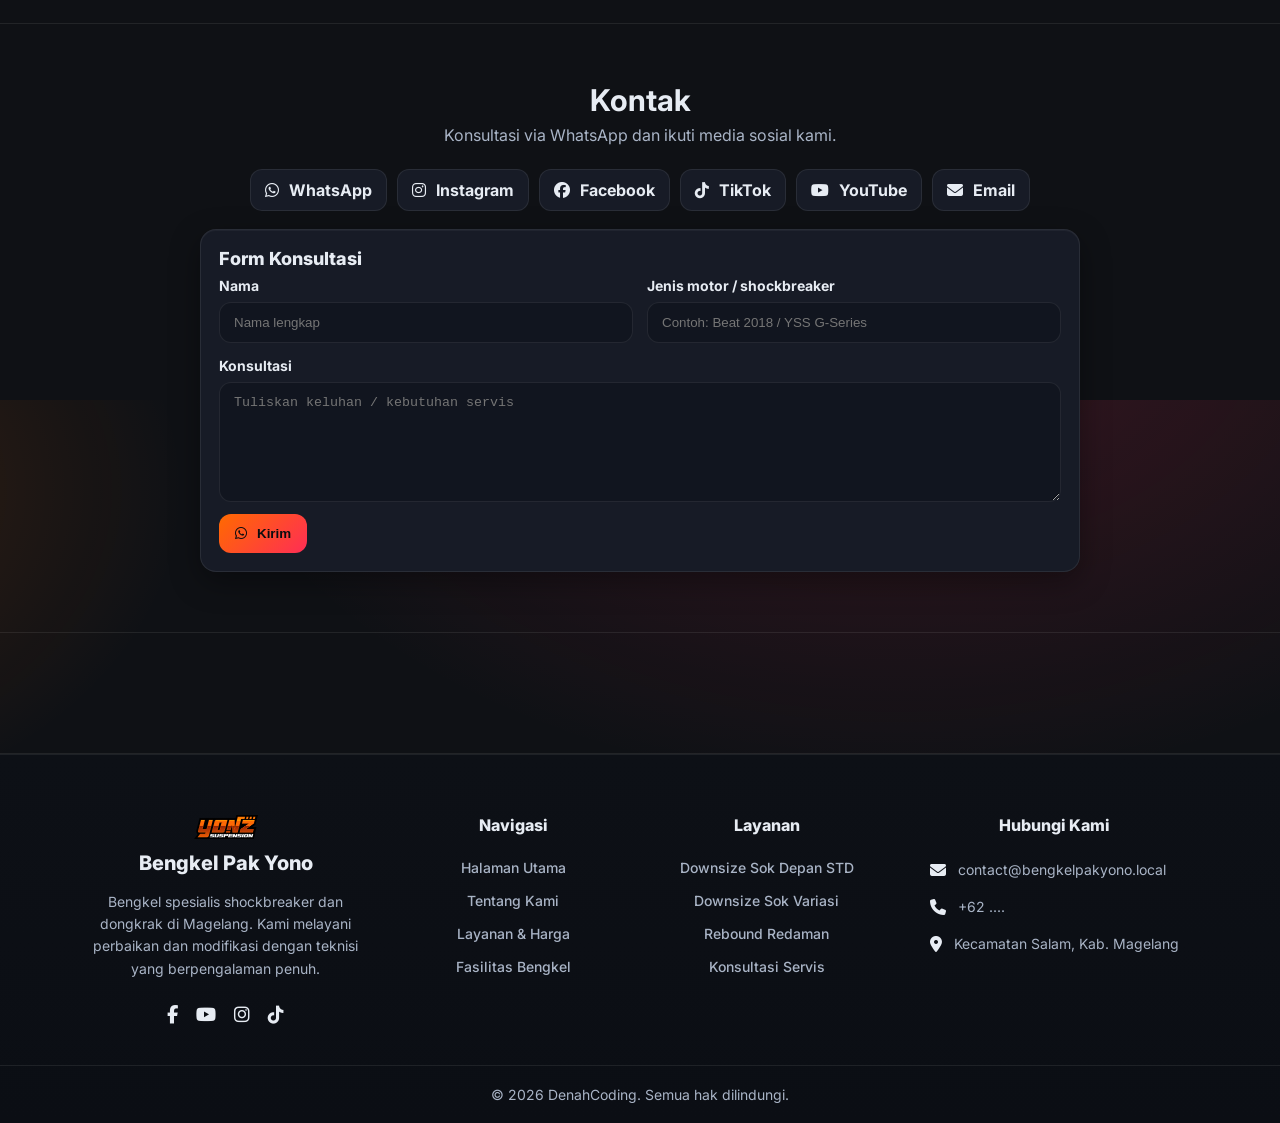
==== commit 018f246f: "Last Commit" ====
--- a/index.html
+++ b/index.html
@@ -398,7 +398,7 @@
         </div>
       </div>
       <div class="footer-col-center">
-        <h4 class="footer-title-center">Sektor Layanan</h4>
+        <h4 class="footer-title-center">Layanan</h4>
         <div class="footer-links-col">
           <a href="#services">Downsize Sok Depan STD</a>
           <a href="#services">Downsize Sok Variasi</a>
